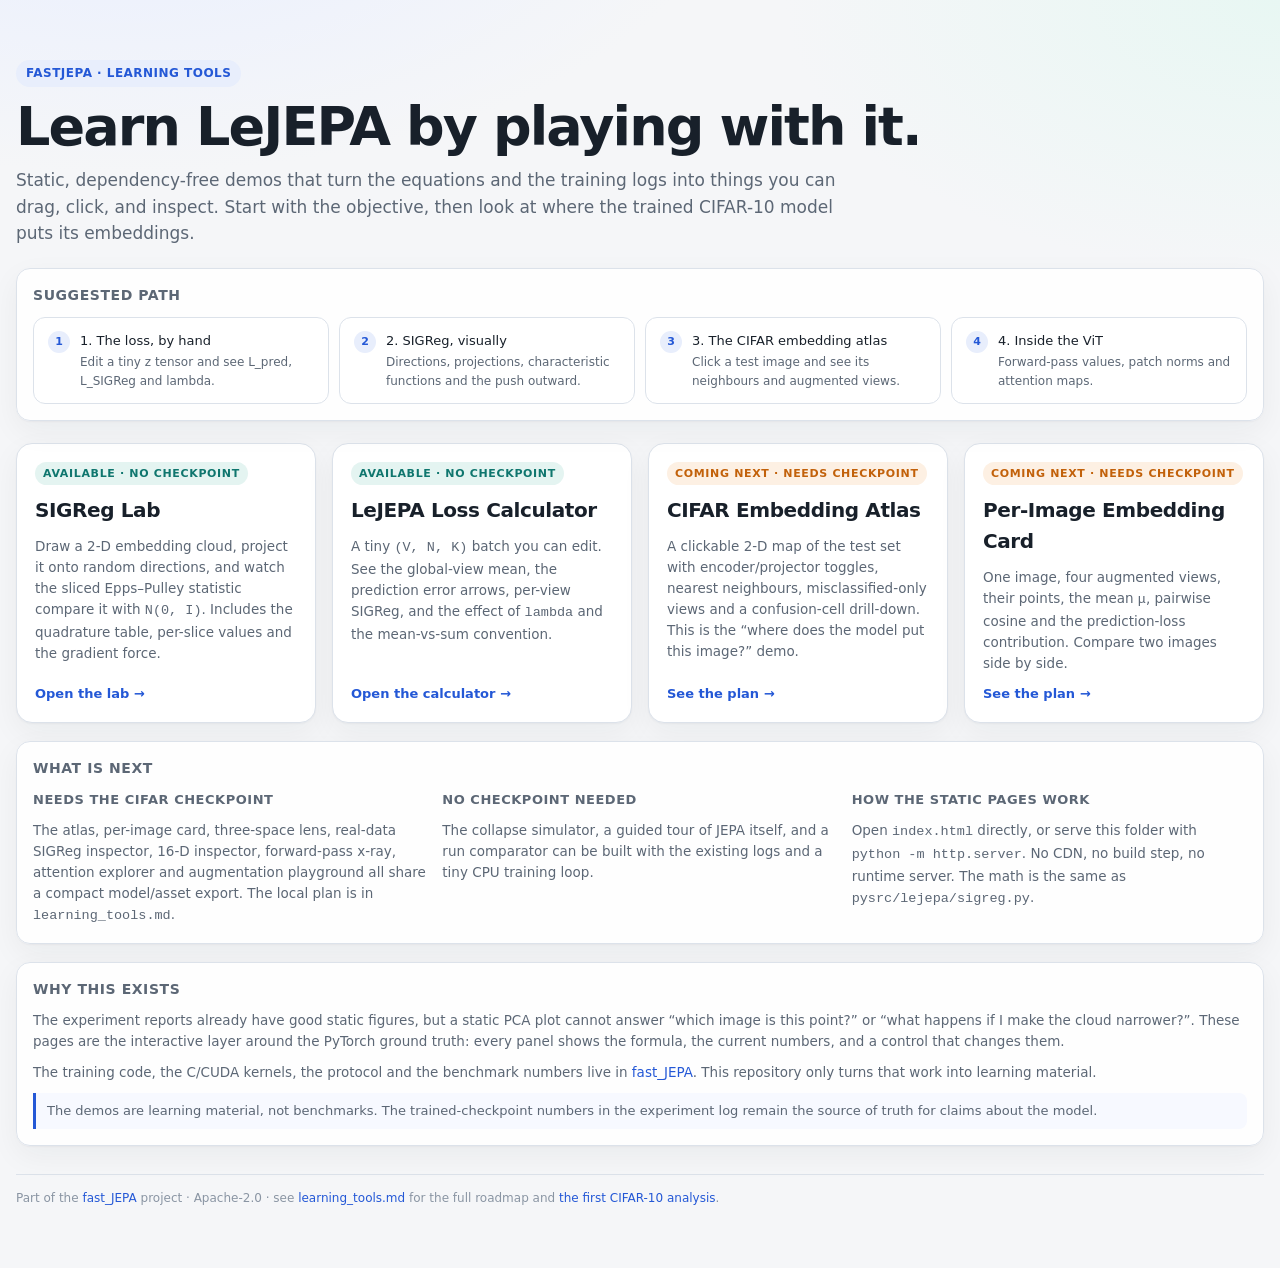
==== index.html @ 8917c386 "feat: interactive SIGReg lab and LeJEPA loss calculator - dependency-free static pages (classic scri" ====
<!doctype html>
<html lang="en">
  <head>
    <meta charset="utf-8" />
    <meta name="viewport" content="width=device-width, initial-scale=1" />
    <title>FastJEPA learning tools</title>
    <meta
      name="description"
      content="Interactive demos for understanding JEPA, LeJEPA, SIGReg and the CIFAR-10 representation."
    />
    <link rel="stylesheet" href="assets/learning.css" />
  </head>
  <body>
    <div class="page">
      <header class="hero">
        <span class="eyebrow">FastJEPA · learning tools</span>
        <h1>Learn LeJEPA by playing with it.</h1>
        <p>
          Static, dependency-free demos that turn the equations and the training logs into
          things you can drag, click, and inspect. Start with the objective, then look at where
          the trained CIFAR-10 model puts its embeddings.
        </p>
      </header>

      <section class="card" style="margin-top: 4px">
        <h2>Suggested path</h2>
        <div class="path">
          <a href="loss_calculator/index.html">
            1. The loss, by hand
            <span>Edit a tiny z tensor and see L_pred, L_SIGReg and lambda.</span>
          </a>
          <a href="sigreg_lab/index.html">
            2. SIGReg, visually
            <span>Directions, projections, characteristic functions and the push outward.</span>
          </a>
          <a href="#coming-soon">
            3. The CIFAR embedding atlas
            <span>Click a test image and see its neighbours and augmented views.</span>
          </a>
          <a href="#coming-soon">
            4. Inside the ViT
            <span>Forward-pass values, patch norms and attention maps.</span>
          </a>
        </div>
      </section>

      <section class="card-grid" aria-label="Available demos">
        <a class="demo-card" href="sigreg_lab/index.html">
          <span class="tag">available · no checkpoint</span>
          <h2>SIGReg Lab</h2>
          <p>
            Draw a 2-D embedding cloud, project it onto random directions, and watch the sliced
            Epps–Pulley statistic compare it with <span class="mono">N(0, I)</span>. Includes the
            quadrature table, per-slice values and the gradient force.
          </p>
          <span class="go">Open the lab →</span>
        </a>

        <a class="demo-card" href="loss_calculator/index.html">
          <span class="tag">available · no checkpoint</span>
          <h2>LeJEPA Loss Calculator</h2>
          <p>
            A tiny <span class="mono">(V, N, K)</span> batch you can edit. See the global-view
            mean, the prediction error arrows, per-view SIGReg, and the effect of
            <span class="mono">lambda</span> and the mean-vs-sum convention.
          </p>
          <span class="go">Open the calculator →</span>
        </a>

        <a class="demo-card" href="#coming-soon">
          <span class="tag soon">coming next · needs checkpoint</span>
          <h2>CIFAR Embedding Atlas</h2>
          <p>
            A clickable 2-D map of the test set with encoder/projector toggles, nearest
            neighbours, misclassified-only views and a confusion-cell drill-down. This is the
            “where does the model put this image?” demo.
          </p>
          <span class="go">See the plan →</span>
        </a>

        <a class="demo-card" href="#coming-soon">
          <span class="tag soon">coming next · needs checkpoint</span>
          <h2>Per-Image Embedding Card</h2>
          <p>
            One image, four augmented views, their points, the mean <span class="mono">μ</span>,
            pairwise cosine and the prediction-loss contribution. Compare two images side by
            side.
          </p>
          <span class="go">See the plan →</span>
        </a>
      </section>

      <section class="card" id="coming-soon" style="margin-top: 18px">
        <h2>What is next</h2>
        <div class="three-col">
          <div>
            <h3>Needs the CIFAR checkpoint</h3>
            <p class="small muted">
              The atlas, per-image card, three-space lens, real-data SIGReg inspector, 16-D
              inspector, forward-pass x-ray, attention explorer and augmentation playground all
              share a compact model/asset export. The local plan is in
              <span class="mono">learning_tools.md</span>.
            </p>
          </div>
          <div>
            <h3>No checkpoint needed</h3>
            <p class="small muted">
              The collapse simulator, a guided tour of JEPA itself, and a run comparator can be
              built with the existing logs and a tiny CPU training loop.
            </p>
          </div>
          <div>
            <h3>How the static pages work</h3>
            <p class="small muted">
              Open <span class="mono">index.html</span> directly, or serve this folder with
              <span class="mono">python -m http.server</span>. No CDN, no build step, no runtime
              server. The math is the same as <span class="mono">pysrc/lejepa/sigreg.py</span>.
            </p>
          </div>
        </div>
      </section>

      <section class="card" style="margin-top: 18px">
        <h2>Why this exists</h2>
        <p>
          The experiment reports already have good static figures, but a static PCA plot cannot
          answer “which image is this point?” or “what happens if I make the cloud narrower?”.
          These pages are the interactive layer around the PyTorch ground truth: every panel
          shows the formula, the current numbers, and a control that changes them.
        </p>
        <p>
          The training code, the C/CUDA kernels, the protocol and the benchmark numbers live in
          <a href="https://github.com/iiEliJas/fast_JEPA">fast_JEPA</a>. This repository only
          turns that work into learning material.
        </p>
        <div class="note">
          The demos are learning material, not benchmarks. The trained-checkpoint numbers in the
          experiment log remain the source of truth for claims about the model.
        </div>
      </section>

      <footer class="footer">
        Part of the <a href="https://github.com/iiEliJas/fast_JEPA">fast_JEPA</a> project ·
        Apache-2.0 · see <a href="learning_tools.md">learning_tools.md</a> for the full roadmap
        and
        <a href="https://github.com/iiEliJas/fast_JEPA/blob/main/docs/experiments/002_cifar10_lejepa_analysis.md"
          >the first CIFAR-10 analysis</a
        >.
      </footer>
    </div>
  </body>
</html>
---- assets/learning.css ----
:root {
  --bg: #f5f6f8;
  --panel: #ffffff;
  --ink: #18202a;
  --muted: #5c6775;
  --faint: #8a95a3;
  --line: #dce2ea;
  --line-strong: #b9c3cf;
  --accent: #2458d6;
  --accent-soft: #e8eefc;
  --teal: #0f766e;
  --teal-soft: #e4f4f1;
  --orange: #c2610a;
  --orange-soft: #fdf0e3;
  --red: #b42318;
  --red-soft: #fdecea;
  --green: #16794a;
  --green-soft: #e5f5ec;
  --shadow: 0 1px 2px rgba(24, 32, 42, 0.04), 0 10px 30px rgba(24, 32, 42, 0.05);
  --radius: 14px;
  --mono: ui-monospace, SFMono-Regular, Menlo, Consolas, "Liberation Mono", monospace;
}

* {
  box-sizing: border-box;
}

html {
  scroll-behavior: smooth;
}

body {
  margin: 0;
  background:
    radial-gradient(1000px 500px at 10% -10%, #e9efff 0%, transparent 60%),
    radial-gradient(900px 500px at 100% 0%, #e8f7f3 0%, transparent 55%),
    var(--bg);
  color: var(--ink);
  font-family: ui-sans-serif, system-ui, -apple-system, BlinkMacSystemFont, "Segoe UI", Roboto,
    "Helvetica Neue", Arial, sans-serif;
  font-size: 15px;
  line-height: 1.55;
}

a {
  color: var(--accent);
  text-decoration: none;
}

a:hover {
  text-decoration: underline;
}

.page {
  width: min(1460px, calc(100% - 32px));
  margin: 0 auto;
  padding: 26px 0 60px;
}

.demo-header {
  display: flex;
  align-items: flex-start;
  justify-content: space-between;
  gap: 20px;
  margin-bottom: 18px;
}

.demo-header h1 {
  margin: 0 0 4px;
  font-size: clamp(24px, 2.6vw, 34px);
  letter-spacing: -0.02em;
  line-height: 1.15;
}

.demo-header p {
  margin: 0;
  color: var(--muted);
  max-width: 900px;
}

.back-link {
  display: inline-flex;
  align-items: center;
  gap: 6px;
  padding: 7px 12px;
  border: 1px solid var(--line);
  border-radius: 999px;
  background: rgba(255, 255, 255, 0.7);
  color: var(--muted);
  font-size: 13px;
  white-space: nowrap;
}

.back-link:hover {
  color: var(--ink);
  border-color: var(--line-strong);
  text-decoration: none;
}

.layout {
  display: grid;
  grid-template-columns: 318px minmax(0, 1fr);
  gap: 18px;
  align-items: start;
}

.sidebar {
  position: sticky;
  top: 16px;
  display: grid;
  gap: 14px;
}

.card {
  background: rgba(255, 255, 255, 0.86);
  border: 1px solid var(--line);
  border-radius: var(--radius);
  box-shadow: var(--shadow);
  padding: 16px;
  backdrop-filter: blur(6px);
}

.card h2,
.card h3 {
  margin: 0 0 10px;
  font-size: 14px;
  letter-spacing: 0.04em;
  text-transform: uppercase;
  color: var(--muted);
}

.card h3 {
  font-size: 13px;
}

.card p {
  margin: 0 0 10px;
  color: var(--muted);
  font-size: 13.5px;
}

.card p:last-child {
  margin-bottom: 0;
}

.control {
  display: grid;
  grid-template-columns: minmax(0, 1fr) auto;
  align-items: center;
  gap: 5px;
  margin-bottom: 12px;
}

.control > label {
  grid-column: 1;
  grid-row: 1;
}

.control > output {
  grid-column: 2;
  grid-row: 1;
  justify-self: end;
}

.control > input,
.control > select {
  grid-column: 1 / -1;
  grid-row: 2;
}

.control:last-child {
  margin-bottom: 0;
}

.control > label,
.control-label {
  display: flex;
  align-items: baseline;
  justify-content: space-between;
  gap: 10px;
  font-size: 12.5px;
  color: var(--muted);
}

.control output,
.value {
  font-family: var(--mono);
  font-size: 12px;
  color: var(--ink);
  background: #eef1f5;
  border-radius: 6px;
  padding: 1px 6px;
}

input[type="range"] {
  width: 100%;
  accent-color: var(--accent);
  height: 22px;
  margin: 0;
}

select,
input[type="number"],
input[type="text"] {
  width: 100%;
  border: 1px solid var(--line);
  border-radius: 8px;
  background: #fff;
  color: var(--ink);
  font: inherit;
  font-size: 13px;
  padding: 7px 9px;
}

select:focus,
input:focus {
  outline: 2px solid var(--accent-soft);
  border-color: var(--accent);
}

input[type="number"] {
  font-family: var(--mono);
}

.check {
  display: flex;
  align-items: center;
  gap: 8px;
  font-size: 13px;
  color: var(--muted);
  margin: 8px 0;
}

.check input {
  accent-color: var(--accent);
}

.btn {
  appearance: none;
  border: 1px solid var(--line-strong);
  background: #fff;
  color: var(--ink);
  border-radius: 9px;
  padding: 8px 11px;
  font: inherit;
  font-size: 13px;
  cursor: pointer;
  transition: background 120ms ease, border-color 120ms ease, transform 120ms ease;
}

.btn:hover {
  background: #f4f7fb;
  border-color: #97a5b5;
}

.btn:active {
  transform: translateY(1px);
}

.btn.primary {
  background: var(--accent);
  border-color: var(--accent);
  color: #fff;
}

.btn.primary:hover {
  background: #1d49b8;
}

.btn-row {
  display: flex;
  flex-wrap: wrap;
  gap: 8px;
}

.btn-row .btn {
  flex: 1 1 auto;
}

.segmented {
  display: flex;
  flex-wrap: wrap;
  gap: 6px;
}

.segmented button {
  border: 1px solid var(--line);
  background: #fff;
  color: var(--muted);
  border-radius: 8px;
  padding: 6px 9px;
  font: inherit;
  font-size: 12px;
  cursor: pointer;
}

.segmented button[aria-pressed="true"] {
  background: var(--accent-soft);
  border-color: #b9c9f2;
  color: var(--accent);
  font-weight: 600;
}

.main {
  display: grid;
  gap: 18px;
  min-width: 0;
}

.stats {
  display: grid;
  grid-template-columns: repeat(auto-fit, minmax(130px, 1fr));
  gap: 10px;
}

.stat {
  background: var(--panel);
  border: 1px solid var(--line);
  border-radius: 12px;
  padding: 11px 12px;
}

.stat .k {
  display: block;
  color: var(--faint);
  font-size: 11px;
  letter-spacing: 0.06em;
  text-transform: uppercase;
  margin-bottom: 2px;
}

.stat .v {
  display: block;
  font-family: var(--mono);
  font-size: 19px;
  font-weight: 600;
  letter-spacing: -0.02em;
}

.stat .s {
  display: block;
  color: var(--muted);
  font-size: 11.5px;
  margin-top: 1px;
}

.stat.accent {
  border-color: #c7d5f8;
  background: linear-gradient(180deg, #fbfcff, #f2f6ff);
}

.stat.good {
  border-color: #c4e5d4;
  background: linear-gradient(180deg, #fbfffc, #eef9f2);
}

.stat.warn {
  border-color: #f0d3b0;
  background: linear-gradient(180deg, #fffdfa, #fdf3e8);
}

.plot-grid {
  display: grid;
  grid-template-columns: repeat(2, minmax(0, 1fr));
  gap: 14px;
}

.plot-grid.three {
  grid-template-columns: repeat(3, minmax(0, 1fr));
}

.plot-card {
  background: var(--panel);
  border: 1px solid var(--line);
  border-radius: var(--radius);
  box-shadow: var(--shadow);
  padding: 12px 12px 8px;
  min-width: 0;
}

.plot-card.wide {
  grid-column: 1 / -1;
}

.plot-card h3 {
  margin: 0 0 2px;
  font-size: 13px;
  letter-spacing: 0.01em;
  text-transform: none;
  color: var(--ink);
}

.plot-card .hint {
  margin: 0 0 8px;
  font-size: 12px;
  color: var(--muted);
}

.canvas-wrap {
  position: relative;
  width: 100%;
}

.canvas-wrap.square {
  aspect-ratio: 1 / 1;
}

.canvas-wrap.tall {
  aspect-ratio: 4 / 3;
}

.canvas-wrap.wide {
  aspect-ratio: 16 / 8;
}

canvas {
  display: block;
  width: 100%;
  height: 100%;
}

.legend {
  display: flex;
  flex-wrap: wrap;
  gap: 10px 16px;
  align-items: center;
  font-size: 12px;
  color: var(--muted);
  margin-top: 4px;
}

.swatch {
  display: inline-block;
  width: 10px;
  height: 10px;
  border-radius: 3px;
  margin-right: 5px;
  vertical-align: -1px;
}

.swatch.line {
  height: 3px;
  border-radius: 2px;
  vertical-align: 2px;
}

.formula {
  font-family: var(--mono);
  font-size: 12.5px;
  line-height: 1.65;
  background: #f2f5fa;
  border: 1px solid var(--line);
  border-radius: 10px;
  padding: 10px 12px;
  overflow-x: auto;
  white-space: pre-wrap;
  color: #263445;
}

.note {
  border-left: 3px solid var(--accent);
  background: #f7f9ff;
  border-radius: 0 8px 8px 0;
  padding: 8px 11px;
  color: var(--muted);
  font-size: 13px;
}

.note.warn {
  border-left-color: var(--orange);
  background: #fffaf4;
}

.note.good {
  border-left-color: var(--green);
  background: #f6fcf8;
}

details {
  border-top: 1px solid var(--line);
  padding-top: 10px;
  margin-top: 10px;
}

details summary {
  cursor: pointer;
  color: var(--muted);
  font-size: 12.5px;
  font-weight: 600;
}

details[open] summary {
  margin-bottom: 8px;
}

table {
  width: 100%;
  border-collapse: collapse;
  font-size: 12px;
}

th,
td {
  text-align: right;
  padding: 5px 7px;
  border-bottom: 1px solid #edf0f4;
  font-variant-numeric: tabular-nums;
}

th:first-child,
td:first-child {
  text-align: left;
}

th {
  color: var(--muted);
  font-weight: 600;
  background: #f8fafc;
  position: sticky;
  top: 0;
}

tbody tr:hover {
  background: #f8fafc;
}

.table-scroll {
  max-height: 380px;
  overflow: auto;
  border: 1px solid var(--line);
  border-radius: 8px;
}

.mono {
  font-family: var(--mono);
}

.muted {
  color: var(--muted);
}

.small {
  font-size: 12px;
}

.big-number {
  font-family: var(--mono);
  font-size: clamp(26px, 3vw, 36px);
  letter-spacing: -0.04em;
  font-weight: 650;
}

.two-col {
  display: grid;
  grid-template-columns: repeat(2, minmax(0, 1fr));
  gap: 14px;
}

.three-col {
  display: grid;
  grid-template-columns: repeat(3, minmax(0, 1fr));
  gap: 14px;
}

@media (max-width: 1080px) {
  .layout {
    grid-template-columns: 1fr;
  }
  .sidebar {
    position: static;
    grid-template-columns: repeat(2, minmax(0, 1fr));
  }
}

@media (max-width: 760px) {
  .page {
    width: min(100% - 20px, 1460px);
    padding-top: 16px;
  }
  .demo-header {
    flex-direction: column;
  }
  .sidebar,
  .plot-grid,
  .plot-grid.three,
  .two-col,
  .three-col {
    grid-template-columns: 1fr;
  }
  .plot-card.wide {
    grid-column: auto;
  }
}

/* Landing page */
.hero {
  padding: 34px 0 18px;
  max-width: 1000px;
}

.hero .eyebrow {
  display: inline-block;
  color: var(--accent);
  background: var(--accent-soft);
  border-radius: 999px;
  padding: 4px 10px;
  font-size: 12px;
  font-weight: 650;
  letter-spacing: 0.04em;
  text-transform: uppercase;
  margin-bottom: 12px;
}

.hero h1 {
  margin: 0 0 12px;
  font-size: clamp(32px, 4.4vw, 54px);
  line-height: 1.05;
  letter-spacing: -0.035em;
}

.hero p {
  color: var(--muted);
  font-size: 17px;
  max-width: 820px;
  margin: 0;
}

.card-grid {
  display: grid;
  grid-template-columns: repeat(auto-fit, minmax(280px, 1fr));
  gap: 16px;
  margin-top: 22px;
}

.demo-card {
  display: flex;
  flex-direction: column;
  gap: 10px;
  background: var(--panel);
  border: 1px solid var(--line);
  border-radius: 16px;
  box-shadow: var(--shadow);
  padding: 18px;
  transition: transform 140ms ease, border-color 140ms ease, box-shadow 140ms ease;
}

.demo-card:hover {
  transform: translateY(-2px);
  border-color: #b9c9f2;
  box-shadow: 0 2px 4px rgba(24, 32, 42, 0.05), 0 16px 38px rgba(24, 32, 42, 0.08);
  text-decoration: none;
}

.demo-card .tag {
  align-self: flex-start;
  font-size: 11px;
  letter-spacing: 0.06em;
  text-transform: uppercase;
  color: var(--teal);
  background: var(--teal-soft);
  border-radius: 999px;
  padding: 3px 8px;
  font-weight: 650;
}

.demo-card .tag.soon {
  color: var(--orange);
  background: var(--orange-soft);
}

.demo-card h2 {
  margin: 0;
  font-size: 20px;
  letter-spacing: -0.02em;
  color: var(--ink);
}

.demo-card p {
  margin: 0;
  color: var(--muted);
  font-size: 13.5px;
}

.demo-card .go {
  margin-top: auto;
  color: var(--accent);
  font-weight: 600;
  font-size: 13px;
}

.path {
  display: grid;
  grid-template-columns: repeat(auto-fit, minmax(200px, 1fr));
  gap: 10px;
  counter-reset: step;
}

.path a {
  position: relative;
  display: block;
  background: #fff;
  border: 1px solid var(--line);
  border-radius: 12px;
  padding: 13px 14px 13px 46px;
  color: var(--ink);
  font-size: 13px;
}

.path a::before {
  counter-increment: step;
  content: counter(step);
  position: absolute;
  left: 14px;
  top: 13px;
  width: 22px;
  height: 22px;
  border-radius: 50%;
  background: var(--accent-soft);
  color: var(--accent);
  font-size: 11px;
  font-weight: 700;
  display: grid;
  place-items: center;
}

.path a:hover {
  border-color: #b9c9f2;
  text-decoration: none;
}

.path a span {
  display: block;
  color: var(--muted);
  font-size: 12px;
  margin-top: 2px;
}

.footer {
  margin-top: 28px;
  padding-top: 14px;
  border-top: 1px solid var(--line);
  color: var(--faint);
  font-size: 12px;
}

.kbd {
  font-family: var(--mono);
  font-size: 11.5px;
  border: 1px solid var(--line-strong);
  border-bottom-width: 2px;
  border-radius: 5px;
  padding: 0 4px;
  background: #fff;
}

.bar-row {
  display: grid;
  grid-template-columns: 92px minmax(0, 1fr) 72px;
  gap: 9px;
  align-items: center;
  font-size: 12.5px;
  margin: 7px 0;
}

.bar-track {
  height: 10px;
  border-radius: 999px;
  background: #eef1f5;
  overflow: hidden;
}

.bar-fill {
  height: 100%;
  border-radius: 999px;
  background: var(--accent);
  transition: width 120ms ease;
}

.bar-fill.teal {
  background: var(--teal);
}

.bar-fill.orange {
  background: var(--orange);
}

.bar-fill.red {
  background: var(--red);
}

.bar-row .num {
  text-align: right;
  font-family: var(--mono);
  font-size: 12px;
}

.matrix {
  display: grid;
  gap: 6px;
  overflow-x: auto;
  padding-bottom: 4px;
}

.matrix-row {
  display: flex;
  gap: 6px;
  align-items: center;
}

.matrix-label {
  width: 66px;
  flex: 0 0 66px;
  font-size: 11.5px;
  color: var(--muted);
  font-family: var(--mono);
}

.cell {
  display: flex;
  gap: 4px;
  align-items: center;
  background: #f8fafc;
  border: 1px solid var(--line);
  border-radius: 8px;
  padding: 4px;
}

.cell input {
  width: 58px;
  border: 0;
  background: transparent;
  padding: 3px 4px;
  font-size: 12px;
}

.cell input:focus {
  outline: 2px solid var(--accent-soft);
  border-radius: 5px;
}

.cell .dim {
  color: var(--faint);
  font-size: 10px;
  font-family: var(--mono);
}

.chip {
  display: inline-flex;
  align-items: center;
  gap: 5px;
  font-size: 11.5px;
  color: var(--muted);
  background: #eef1f5;
  border-radius: 999px;
  padding: 3px 8px;
}

.chip.good {
  color: var(--green);
  background: var(--green-soft);
}

.chip.warn {
  color: var(--orange);
  background: var(--orange-soft);
}

.chip.bad {
  color: var(--red);
  background: var(--red-soft);
}

hr.soft {
  border: 0;
  border-top: 1px solid var(--line);
  margin: 12px 0;
}
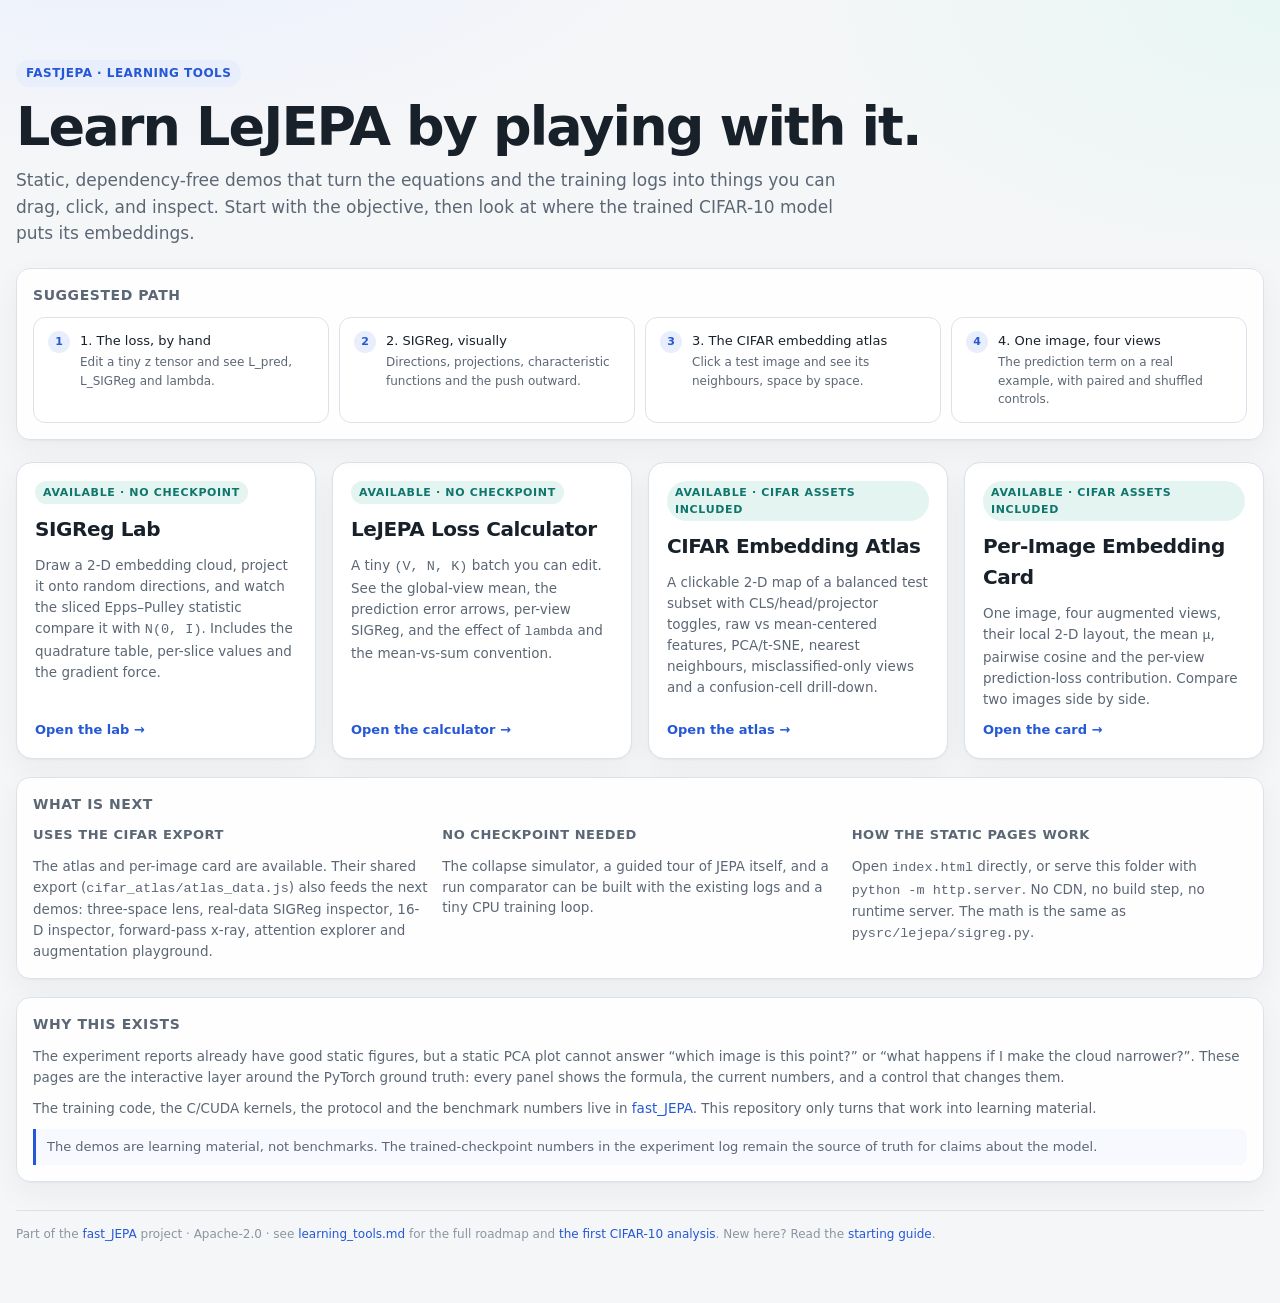
==== commit b41ab718: "feat: add CIFAR embedding atlas, per-image card and starting guide" ====
--- a/index.html
+++ b/index.html
@@ -33,13 +33,13 @@
             2. SIGReg, visually
             <span>Directions, projections, characteristic functions and the push outward.</span>
           </a>
-          <a href="#coming-soon">
+          <a href="cifar_atlas/index.html">
             3. The CIFAR embedding atlas
-            <span>Click a test image and see its neighbours and augmented views.</span>
+            <span>Click a test image and see its neighbours, space by space.</span>
           </a>
-          <a href="#coming-soon">
-            4. Inside the ViT
-            <span>Forward-pass values, patch norms and attention maps.</span>
+          <a href="per_image/index.html">
+            4. One image, four views
+            <span>The prediction term on a real example, with paired and shuffled controls.</span>
           </a>
         </div>
       </section>
@@ -67,26 +67,26 @@
           <span class="go">Open the calculator →</span>
         </a>
 
-        <a class="demo-card" href="#coming-soon">
-          <span class="tag soon">coming next · needs checkpoint</span>
+        <a class="demo-card" href="cifar_atlas/index.html">
+          <span class="tag">available · CIFAR assets included</span>
           <h2>CIFAR Embedding Atlas</h2>
           <p>
-            A clickable 2-D map of the test set with encoder/projector toggles, nearest
-            neighbours, misclassified-only views and a confusion-cell drill-down. This is the
-            “where does the model put this image?” demo.
+            A clickable 2-D map of a balanced test subset with CLS/head/projector toggles,
+            raw vs mean-centered features, PCA/t-SNE, nearest neighbours, misclassified-only
+            views and a confusion-cell drill-down.
           </p>
-          <span class="go">See the plan →</span>
+          <span class="go">Open the atlas →</span>
         </a>
 
-        <a class="demo-card" href="#coming-soon">
-          <span class="tag soon">coming next · needs checkpoint</span>
+        <a class="demo-card" href="per_image/index.html">
+          <span class="tag">available · CIFAR assets included</span>
           <h2>Per-Image Embedding Card</h2>
           <p>
-            One image, four augmented views, their points, the mean <span class="mono">μ</span>,
-            pairwise cosine and the prediction-loss contribution. Compare two images side by
-            side.
+            One image, four augmented views, their local 2-D layout, the mean
+            <span class="mono">μ</span>, pairwise cosine and the per-view prediction-loss
+            contribution. Compare two images side by side.
           </p>
-          <span class="go">See the plan →</span>
+          <span class="go">Open the card →</span>
         </a>
       </section>
 
@@ -94,12 +94,12 @@
         <h2>What is next</h2>
         <div class="three-col">
           <div>
-            <h3>Needs the CIFAR checkpoint</h3>
+            <h3>Uses the CIFAR export</h3>
             <p class="small muted">
-              The atlas, per-image card, three-space lens, real-data SIGReg inspector, 16-D
-              inspector, forward-pass x-ray, attention explorer and augmentation playground all
-              share a compact model/asset export. The local plan is in
-              <span class="mono">learning_tools.md</span>.
+              The atlas and per-image card are available. Their shared export
+              (<span class="mono">cifar_atlas/atlas_data.js</span>) also feeds the next demos:
+              three-space lens, real-data SIGReg inspector, 16-D inspector, forward-pass
+              x-ray, attention explorer and augmentation playground.
             </p>
           </div>
           <div>
@@ -145,7 +145,7 @@
         and
         <a href="https://github.com/iiEliJas/fast_JEPA/blob/main/docs/experiments/002_cifar10_lejepa_analysis.md"
           >the first CIFAR-10 analysis</a
-        >.
+        >. New here? Read the <a href="STARTING_GUIDE.md">starting guide</a>.
       </footer>
     </div>
   </body>
--- a/assets/learning.css
+++ b/assets/learning.css
@@ -875,3 +875,356 @@
   border-top: 1px solid var(--line);
   margin: 12px 0;
 }
+
+/* CIFAR atlas and per-image card */
+.atlas-canvas-wrap {
+  position: relative;
+}
+
+.atlas-tooltip[hidden] {
+  display: none;
+}
+
+.atlas-tooltip {
+  position: absolute;
+  display: flex;
+  align-items: center;
+  gap: 9px;
+  max-width: 220px;
+  padding: 8px 10px;
+  border: 1px solid var(--line-strong);
+  border-radius: 10px;
+  background: rgba(255, 255, 255, 0.97);
+  box-shadow: 0 8px 24px rgba(24, 32, 42, 0.16);
+  pointer-events: none;
+  z-index: 5;
+  font-size: 12px;
+  color: var(--ink);
+}
+
+.atlas-tooltip canvas {
+  width: 58px;
+  height: 58px;
+  border-radius: 7px;
+  background: #eef1f5;
+  image-rendering: pixelated;
+  flex: 0 0 58px;
+}
+
+.legend-marker {
+  display: inline-flex;
+  align-items: center;
+  gap: 6px;
+  white-space: nowrap;
+}
+
+.legend-marker canvas {
+  width: 14px !important;
+  height: 14px !important;
+  flex: 0 0 14px;
+}
+
+.ring-swatch {
+  display: inline-block;
+  width: 12px;
+  height: 12px;
+  border: 2px solid var(--ink);
+  border-radius: 50%;
+  vertical-align: -2px;
+  margin-right: 4px;
+}
+
+.dash-swatch {
+  display: inline-block;
+  width: 14px;
+  height: 14px;
+  border: 1px dashed var(--ink);
+  border-radius: 50%;
+  vertical-align: -3px;
+  margin-right: 4px;
+}
+
+.selected-inline {
+  display: flex;
+  align-items: center;
+  gap: 11px;
+  margin-bottom: 6px;
+}
+
+.selected-inline strong {
+  font-size: 15px;
+}
+
+.thumb {
+  border-radius: 7px;
+  background: #eef1f5;
+  image-rendering: pixelated;
+  display: block;
+}
+
+.thumb.large {
+  width: 72px;
+  height: 72px;
+  flex: 0 0 72px;
+}
+
+.thumb-grid {
+  display: grid;
+  grid-template-columns: repeat(auto-fill, minmax(58px, 1fr));
+  gap: 8px;
+  margin-top: 8px;
+}
+
+.thumb-button {
+  appearance: none;
+  display: flex;
+  flex-direction: column;
+  align-items: center;
+  gap: 3px;
+  padding: 5px 4px;
+  border: 1px solid var(--line);
+  border-radius: 9px;
+  background: #fff;
+  color: var(--muted);
+  font: inherit;
+  font-size: 10.5px;
+  line-height: 1.2;
+  cursor: pointer;
+  min-width: 0;
+}
+
+.thumb-button:hover {
+  border-color: #b9c9f2;
+  background: #f8faff;
+}
+
+.thumb-button.mismatch {
+  border-color: #f0d3b0;
+  background: #fffaf4;
+}
+
+.thumb-button span {
+  max-width: 100%;
+  overflow: hidden;
+  text-overflow: ellipsis;
+  white-space: nowrap;
+}
+
+.confusion-matrix {
+  display: grid;
+  grid-template-columns: 72px repeat(10, minmax(23px, 1fr));
+  gap: 3px;
+  overflow-x: auto;
+  padding-bottom: 5px;
+  font-size: 11px;
+}
+
+.confusion-corner,
+.confusion-head,
+.confusion-row-head {
+  display: flex;
+  align-items: center;
+  justify-content: center;
+  color: var(--muted);
+  font-size: 10.5px;
+  min-height: 25px;
+}
+
+.confusion-corner {
+  justify-content: flex-start;
+  font-size: 10px;
+  line-height: 1.15;
+}
+
+.confusion-row-head {
+  justify-content: flex-end;
+  padding-right: 4px;
+  font-family: var(--mono);
+}
+
+.confusion-head {
+  font-family: var(--mono);
+  writing-mode: horizontal-tb;
+}
+
+.confusion-cell {
+  appearance: none;
+  border: 1px solid rgba(255, 255, 255, 0.55);
+  border-radius: 5px;
+  min-height: 25px;
+  padding: 1px;
+  font: inherit;
+  font-size: 10.5px;
+  font-variant-numeric: tabular-nums;
+  cursor: pointer;
+}
+
+.confusion-cell:hover {
+  outline: 2px solid var(--accent);
+  outline-offset: 0;
+}
+
+.confusion-cell.active {
+  outline: 2px solid var(--ink);
+  outline-offset: 0;
+}
+
+.cell-detail {
+  margin-top: 10px;
+  border-top: 1px solid var(--line);
+  padding-top: 9px;
+}
+
+a.btn.disabled,
+.btn.disabled {
+  opacity: 0.45;
+  pointer-events: none;
+}
+
+/* Per-image embedding card */
+.image-card {
+  padding: 14px;
+}
+
+.image-card h2 {
+  margin: 0 0 2px;
+  font-size: 17px;
+  letter-spacing: -0.01em;
+  text-transform: none;
+  color: var(--ink);
+}
+
+.image-card-head {
+  display: flex;
+  align-items: flex-start;
+  gap: 11px;
+  margin-bottom: 10px;
+}
+
+.image-card-head p {
+  margin: 0 0 5px;
+}
+
+.view-strip {
+  display: grid;
+  grid-template-columns: repeat(4, minmax(0, 1fr));
+  gap: 6px;
+}
+
+.view-tile {
+  margin: 0;
+  display: flex;
+  flex-direction: column;
+  align-items: center;
+  gap: 3px;
+  padding: 5px 3px;
+  border: 1px solid var(--line);
+  border-radius: 9px;
+  background: #fbfcfe;
+}
+
+.view-tile canvas {
+  width: 100%;
+  max-width: 64px;
+  height: auto;
+  aspect-ratio: 1 / 1;
+  border-radius: 6px;
+  image-rendering: pixelated;
+}
+
+.view-tile figcaption {
+  display: flex;
+  gap: 5px;
+  align-items: baseline;
+  font-size: 10.5px;
+  color: var(--muted);
+}
+
+.view-tile figcaption strong {
+  color: var(--ink);
+}
+
+.card-inner-grid {
+  margin-top: 10px;
+  gap: 10px;
+}
+
+.inner-title {
+  margin: 0 0 2px;
+  font-size: 11px;
+  letter-spacing: 0.04em;
+  text-transform: uppercase;
+  color: var(--muted);
+}
+
+.cos-matrix {
+  display: grid;
+  grid-template-columns: 24px repeat(4, minmax(30px, 1fr));
+  gap: 3px;
+  margin-top: 5px;
+}
+
+.cos-label {
+  display: flex;
+  align-items: center;
+  justify-content: center;
+  font-family: var(--mono);
+  font-size: 10.5px;
+  color: var(--muted);
+  min-height: 25px;
+}
+
+.cos-cell {
+  display: flex;
+  align-items: center;
+  justify-content: center;
+  min-height: 25px;
+  border-radius: 5px;
+  font-family: var(--mono);
+  font-size: 10.5px;
+  font-variant-numeric: tabular-nums;
+}
+
+.cos-cell.diagonal {
+  outline: 1px solid rgba(24, 32, 42, 0.24);
+  font-weight: 700;
+}
+
+.card-stats {
+  gap: 8px;
+  margin-top: 10px;
+}
+
+.card-stats .stat {
+  padding: 8px 9px;
+}
+
+.card-stats .stat .v {
+  font-size: 16px;
+}
+
+.pick-grid {
+  max-height: 360px;
+  overflow: auto;
+  padding-right: 3px;
+  margin-top: 8px;
+}
+
+.thumb-button.active-a {
+  border-color: var(--accent);
+  box-shadow: 0 0 0 2px var(--accent-soft);
+}
+
+.thumb-button.active-b {
+  border-color: var(--orange);
+  box-shadow: 0 0 0 2px var(--orange-soft);
+}
+
+@media (max-width: 760px) {
+  .confusion-matrix {
+    grid-template-columns: 60px repeat(10, minmax(25px, 1fr));
+  }
+  .view-strip {
+    grid-template-columns: repeat(2, minmax(0, 1fr));
+  }
+}
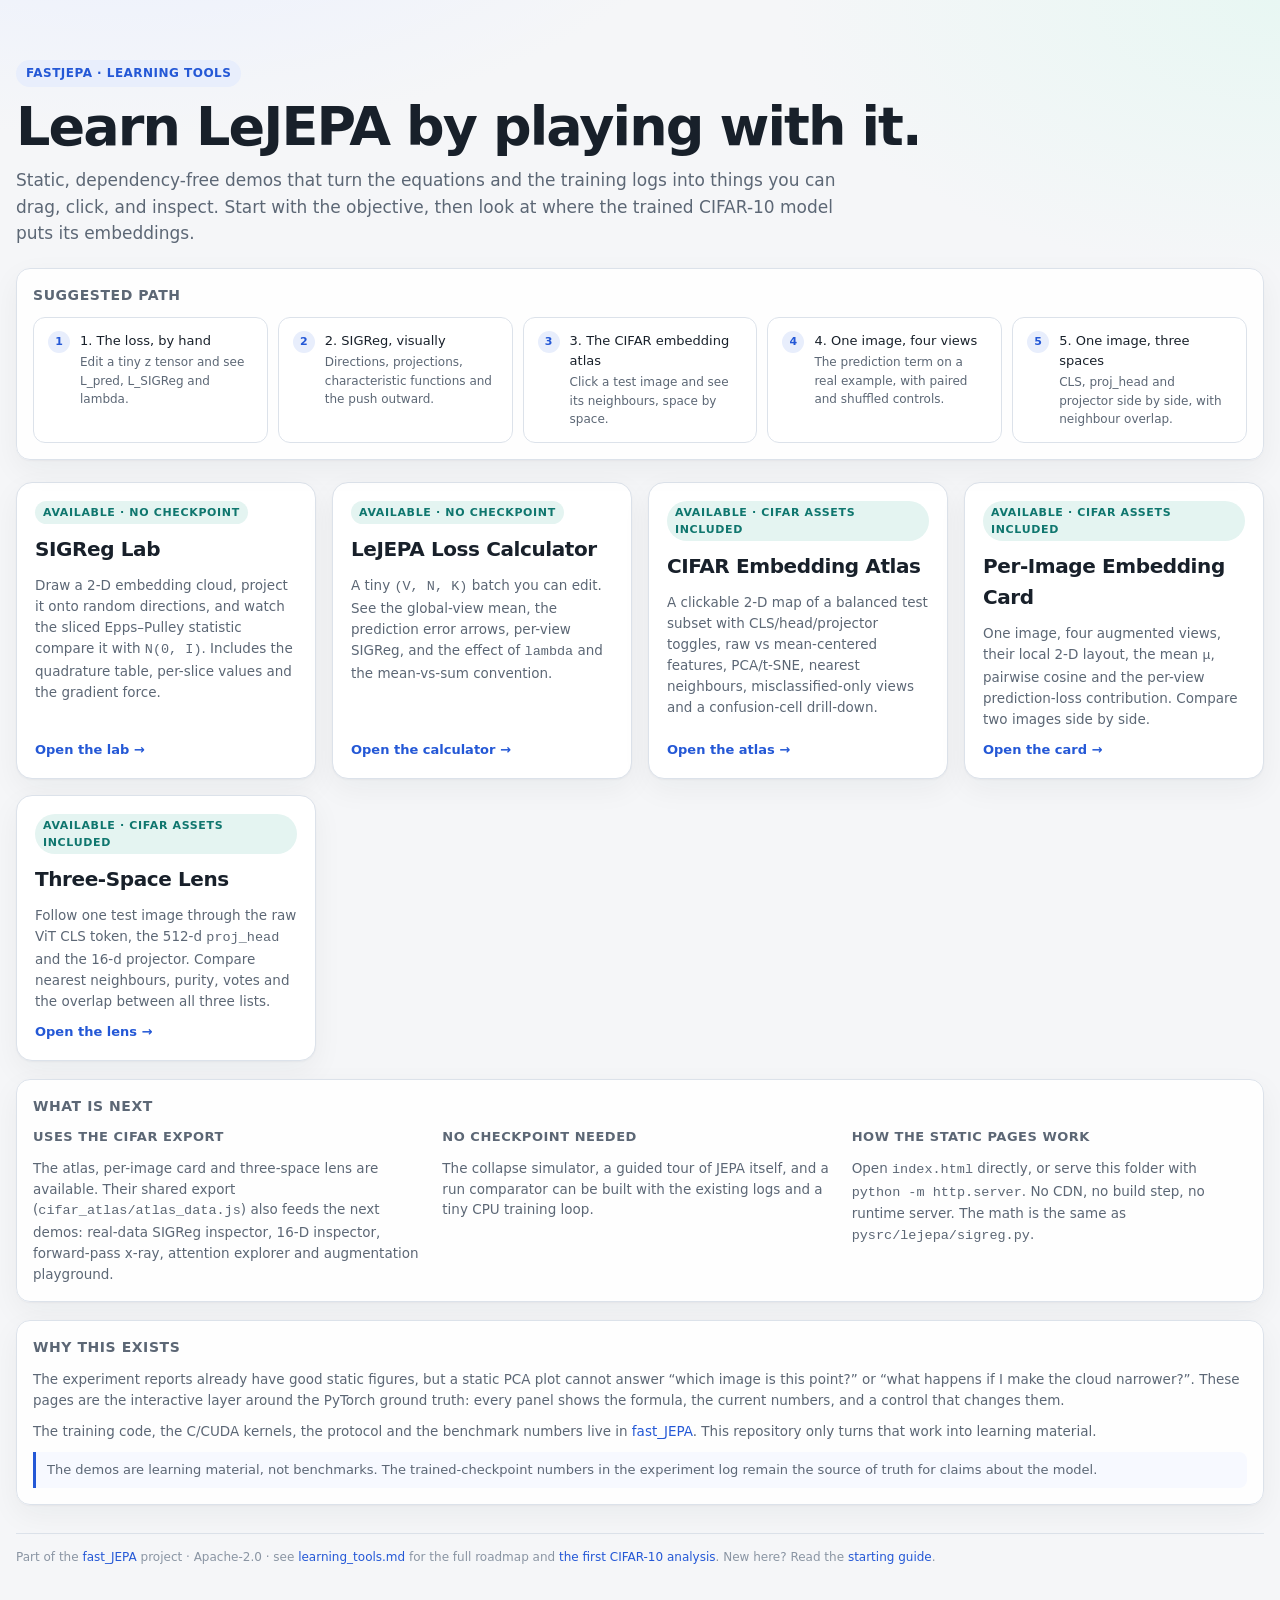
==== commit ae85dfec: "feat: add Three-Space Lens demo" ====
--- a/index.html
+++ b/index.html
@@ -40,6 +40,10 @@
           <a href="per_image/index.html">
             4. One image, four views
             <span>The prediction term on a real example, with paired and shuffled controls.</span>
+          </a>
+          <a href="space_lens/index.html">
+            5. One image, three spaces
+            <span>CLS, proj_head and projector side by side, with neighbour overlap.</span>
           </a>
         </div>
       </section>
@@ -88,6 +92,17 @@
           </p>
           <span class="go">Open the card →</span>
         </a>
+
+        <a class="demo-card" href="space_lens/index.html">
+          <span class="tag">available · CIFAR assets included</span>
+          <h2>Three-Space Lens</h2>
+          <p>
+            Follow one test image through the raw ViT CLS token, the 512-d
+            <span class="mono">proj_head</span> and the 16-d projector. Compare nearest
+            neighbours, purity, votes and the overlap between all three lists.
+          </p>
+          <span class="go">Open the lens →</span>
+        </a>
       </section>
 
       <section class="card" id="coming-soon" style="margin-top: 18px">
@@ -96,10 +111,10 @@
           <div>
             <h3>Uses the CIFAR export</h3>
             <p class="small muted">
-              The atlas and per-image card are available. Their shared export
-              (<span class="mono">cifar_atlas/atlas_data.js</span>) also feeds the next demos:
-              three-space lens, real-data SIGReg inspector, 16-D inspector, forward-pass
-              x-ray, attention explorer and augmentation playground.
+              The atlas, per-image card and three-space lens are available. Their shared
+              export (<span class="mono">cifar_atlas/atlas_data.js</span>) also feeds the
+              next demos: real-data SIGReg inspector, 16-D inspector, forward-pass x-ray,
+              attention explorer and augmentation playground.
             </p>
           </div>
           <div>
--- a/assets/learning.css
+++ b/assets/learning.css
@@ -1228,3 +1228,267 @@
     grid-template-columns: repeat(2, minmax(0, 1fr));
   }
 }
+
+/* Three-Space Lens */
+.thumb.xlarge {
+  width: 84px;
+  height: 84px;
+  flex: 0 0 84px;
+}
+
+.selected-banner {
+  padding: 14px;
+}
+
+.selected-banner .selected-inline {
+  margin-bottom: 0;
+}
+
+.selected-copy {
+  flex: 1;
+  min-width: 0;
+}
+
+.selected-copy h2 {
+  margin: 0 0 2px;
+  font-size: 19px;
+  letter-spacing: -0.01em;
+  text-transform: none;
+  color: var(--ink);
+}
+
+.selected-copy p {
+  margin: 0 0 6px;
+}
+
+.banner-row {
+  display: flex;
+  align-items: center;
+  gap: 9px;
+  flex-wrap: wrap;
+}
+
+.banner-links {
+  display: flex;
+  gap: 7px;
+  flex-wrap: wrap;
+  margin-left: auto;
+  align-self: center;
+}
+
+.lens-grid {
+  display: grid;
+  grid-template-columns: repeat(auto-fit, minmax(255px, 1fr));
+  gap: 14px;
+}
+
+.space-card {
+  --space-color: var(--accent);
+  padding: 14px;
+  border-top: 3px solid var(--space-color);
+  display: flex;
+  flex-direction: column;
+}
+
+.space-head {
+  display: flex;
+  align-items: flex-start;
+  gap: 8px;
+  margin-bottom: 10px;
+}
+
+.space-head-copy {
+  min-width: 0;
+}
+
+.space-head-copy h3 {
+  margin: 0;
+  font-size: 15px;
+  letter-spacing: -0.01em;
+  text-transform: none;
+  color: var(--ink);
+}
+
+.space-head-copy p {
+  margin: 0;
+}
+
+.space-dot {
+  display: inline-block;
+  width: 9px;
+  height: 9px;
+  border-radius: 50%;
+  background: var(--space-color, var(--accent));
+  flex: 0 0 9px;
+  margin-top: 5px;
+}
+
+.space-badge {
+  margin-left: auto;
+  flex: 0 0 auto;
+  padding: 2px 7px;
+  border-radius: 999px;
+  background: var(--space-color);
+  color: #fff;
+  font-family: var(--mono);
+  font-size: 10.5px;
+  line-height: 1.4;
+}
+
+.space-metrics {
+  display: grid;
+  grid-template-columns: repeat(3, minmax(0, 1fr));
+  gap: 5px;
+  margin-bottom: 9px;
+}
+
+.space-metric {
+  border: 1px solid var(--line);
+  border-radius: 8px;
+  padding: 6px 7px;
+  background: #f8fafc;
+  min-width: 0;
+}
+
+.space-metric.good {
+  border-color: #c4e5d4;
+  background: var(--green-soft);
+}
+
+.space-metric.warn {
+  border-color: #f0d3b0;
+  background: var(--orange-soft);
+}
+
+.space-metric .k {
+  display: block;
+  color: var(--faint);
+  font-size: 9px;
+  letter-spacing: 0.04em;
+  text-transform: uppercase;
+  white-space: nowrap;
+  overflow: hidden;
+  text-overflow: ellipsis;
+}
+
+.space-metric .v {
+  display: block;
+  font-family: var(--mono);
+  font-size: 15px;
+  font-weight: 600;
+  letter-spacing: -0.02em;
+  white-space: nowrap;
+  overflow: hidden;
+  text-overflow: ellipsis;
+}
+
+.space-metric .v.small-v {
+  font-size: 12.5px;
+}
+
+.space-metric .s {
+  display: block;
+  color: var(--muted);
+  font-size: 10px;
+  margin-top: -1px;
+}
+
+.lens-neighbors {
+  grid-template-columns: repeat(4, minmax(0, 1fr));
+  gap: 5px;
+  margin-top: 0;
+}
+
+.space-note {
+  margin: 9px 0 3px;
+  flex: 1;
+}
+
+.tiny {
+  font-size: 10.5px;
+}
+
+.lens-matrix {
+  display: grid;
+  grid-template-columns: 52px repeat(3, minmax(44px, 1fr));
+  gap: 3px;
+  overflow-x: auto;
+  padding-bottom: 4px;
+  font-size: 11px;
+}
+
+.lens-matrix-corner,
+.lens-matrix-head,
+.lens-matrix-row-head {
+  display: flex;
+  align-items: center;
+  justify-content: center;
+  min-height: 30px;
+  color: var(--muted);
+  font-size: 10.5px;
+}
+
+.lens-matrix-corner {
+  justify-content: flex-start;
+  font-size: 9.5px;
+  text-transform: uppercase;
+  letter-spacing: 0.04em;
+}
+
+.lens-matrix-head,
+.lens-matrix-row-head {
+  font-family: var(--mono);
+  color: var(--ink);
+}
+
+.lens-matrix-cell {
+  display: flex;
+  align-items: center;
+  justify-content: center;
+  min-height: 30px;
+  border-radius: 5px;
+  font-family: var(--mono);
+  font-size: 10.5px;
+  font-variant-numeric: tabular-nums;
+  background: #f1f4f8;
+  color: var(--ink);
+}
+
+.consensus-badge {
+  display: inline-block;
+  padding: 0 5px;
+  border-radius: 999px;
+  background: var(--accent-soft);
+  color: var(--accent);
+  font-family: var(--mono);
+  font-size: 9.5px;
+  line-height: 1.5;
+}
+
+.thumb-button .consensus-badge {
+  max-width: none;
+}
+
+.space-inline {
+  display: inline-flex;
+  align-items: center;
+  gap: 6px;
+}
+
+.space-inline .space-dot {
+  margin-top: 0;
+}
+
+@media (max-width: 760px) {
+  .selected-banner .selected-inline {
+    flex-wrap: wrap;
+  }
+  .banner-links {
+    margin-left: 0;
+    width: 100%;
+  }
+  .space-metrics {
+    grid-template-columns: repeat(3, minmax(0, 1fr));
+  }
+}
+
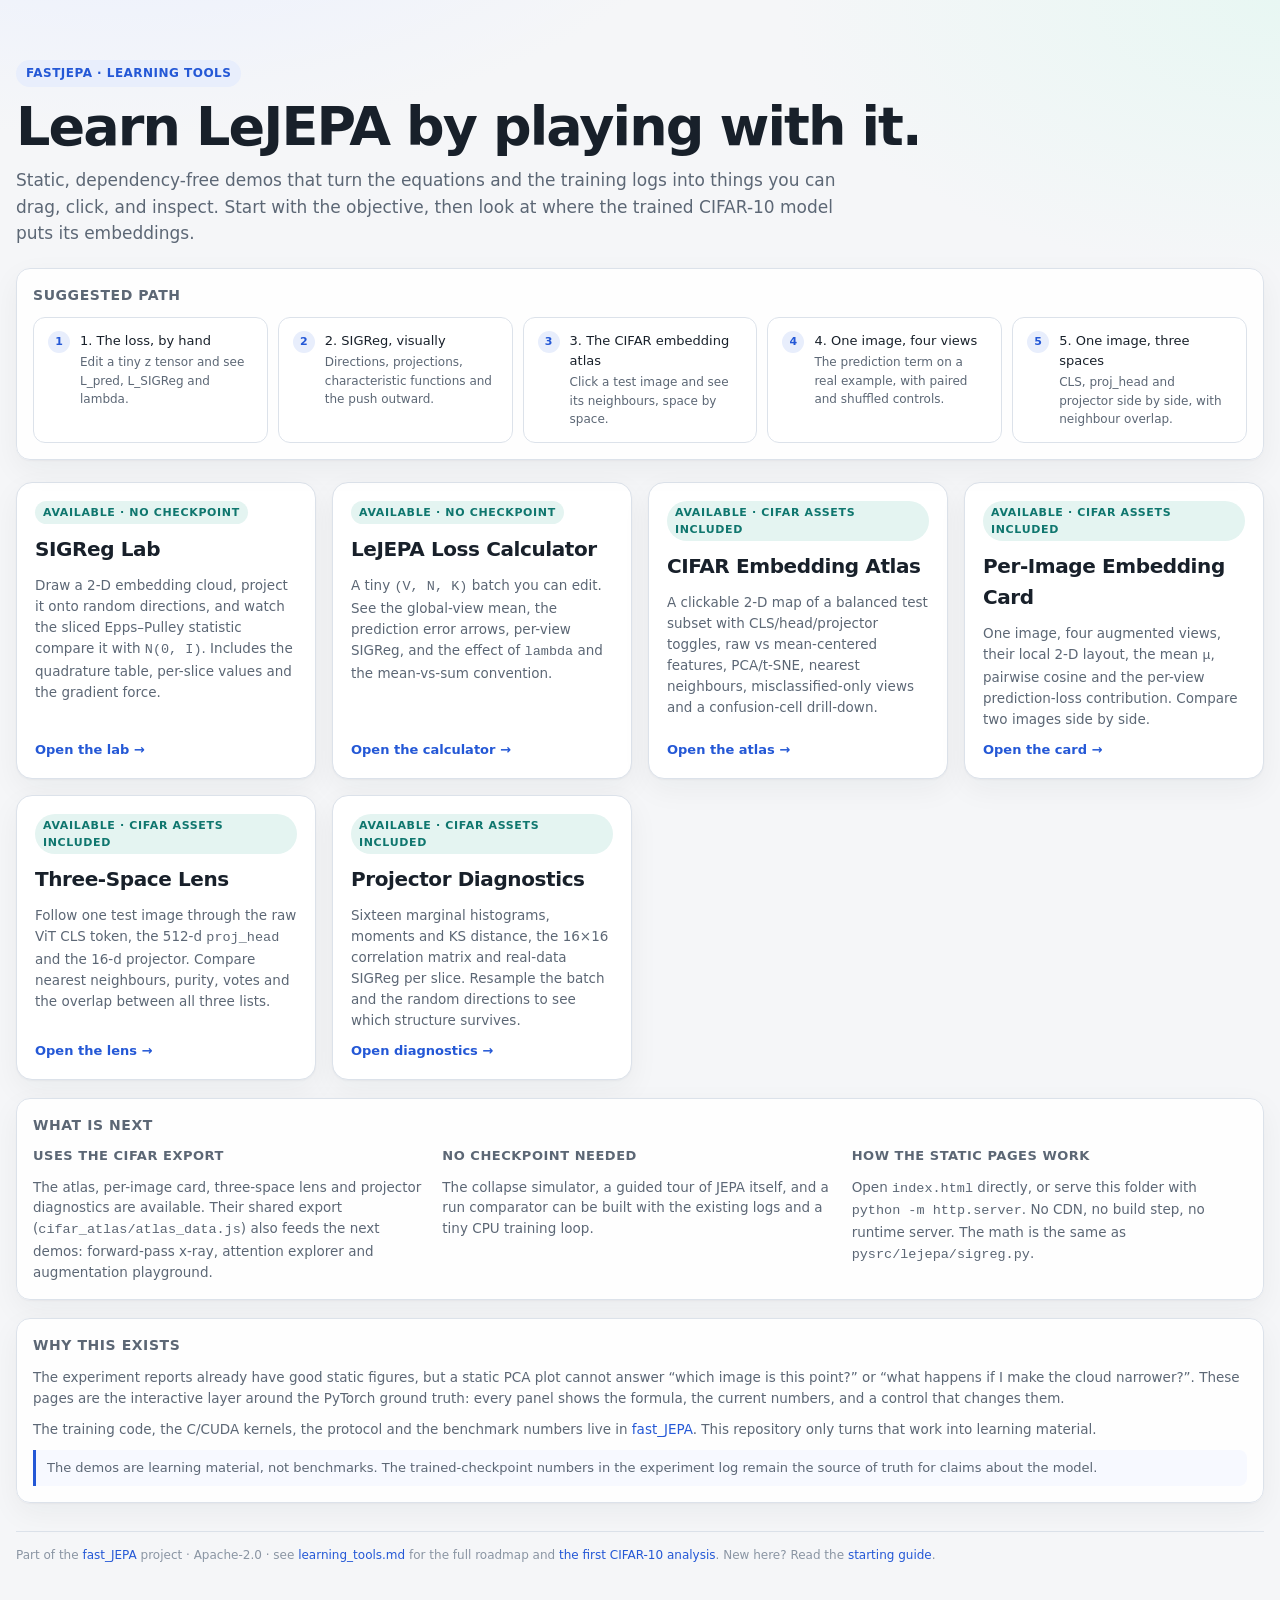
==== commit 12fbd31f: "feat: add Projector Diagnostics demo" ====
--- a/index.html
+++ b/index.html
@@ -103,6 +103,17 @@
           </p>
           <span class="go">Open the lens →</span>
         </a>
+
+        <a class="demo-card" href="projector_diagnostics/index.html">
+          <span class="tag">available · CIFAR assets included</span>
+          <h2>Projector Diagnostics</h2>
+          <p>
+            Sixteen marginal histograms, moments and KS distance, the 16×16 correlation
+            matrix and real-data SIGReg per slice. Resample the batch and the random
+            directions to see which structure survives.
+          </p>
+          <span class="go">Open diagnostics →</span>
+        </a>
       </section>
 
       <section class="card" id="coming-soon" style="margin-top: 18px">
@@ -111,10 +122,10 @@
           <div>
             <h3>Uses the CIFAR export</h3>
             <p class="small muted">
-              The atlas, per-image card and three-space lens are available. Their shared
-              export (<span class="mono">cifar_atlas/atlas_data.js</span>) also feeds the
-              next demos: real-data SIGReg inspector, 16-D inspector, forward-pass x-ray,
-              attention explorer and augmentation playground.
+              The atlas, per-image card, three-space lens and projector diagnostics are
+              available. Their shared export
+              (<span class="mono">cifar_atlas/atlas_data.js</span>) also feeds the next
+              demos: forward-pass x-ray, attention explorer and augmentation playground.
             </p>
           </div>
           <div>
--- a/assets/learning.css
+++ b/assets/learning.css
@@ -151,6 +151,10 @@
   margin-bottom: 12px;
 }
 
+.control[hidden] {
+  display: none;
+}
+
 .control > label {
   grid-column: 1;
   grid-row: 1;
@@ -1492,3 +1496,147 @@
   }
 }
 
+/* Projector diagnostics */
+.lens-chart {
+  height: 270px;
+}
+
+.hist-grid {
+  display: grid;
+  grid-template-columns: repeat(4, minmax(0, 1fr));
+  gap: 9px;
+  margin-top: 10px;
+}
+
+.hist-cell {
+  margin: 0;
+  min-width: 0;
+  padding: 6px 7px 4px;
+  border: 1px solid var(--line);
+  border-radius: 9px;
+  background: #fbfcfe;
+}
+
+.hist-cell.selected {
+  border-color: var(--accent);
+  box-shadow: 0 0 0 2px var(--accent-soft);
+}
+
+.hist-cell figcaption {
+  display: flex;
+  align-items: baseline;
+  justify-content: space-between;
+  gap: 6px;
+  font-family: var(--mono);
+  font-size: 10px;
+  color: var(--muted);
+  margin-bottom: 2px;
+}
+
+.hist-cell canvas {
+  width: 100%;
+  height: 104px;
+}
+
+.hist-sigma {
+  color: var(--faint);
+}
+
+.corr-matrix {
+  display: grid;
+  grid-template-columns: 30px repeat(16, minmax(15px, 1fr));
+  gap: 2px;
+  margin-top: 8px;
+  overflow-x: auto;
+  padding-bottom: 4px;
+}
+
+.corr-corner,
+.corr-head,
+.corr-row-head {
+  display: flex;
+  align-items: center;
+  justify-content: center;
+  min-height: 20px;
+  font-family: var(--mono);
+  font-size: 8.5px;
+  color: var(--faint);
+}
+
+.corr-corner {
+  justify-content: flex-start;
+}
+
+.corr-row-head {
+  justify-content: flex-end;
+  padding-right: 3px;
+}
+
+.corr-cell {
+  min-height: 20px;
+  border-radius: 3px;
+  cursor: pointer;
+}
+
+.corr-cell:hover {
+  outline: 1.5px solid var(--ink);
+}
+
+.corr-cell.selected {
+  outline: 2px solid var(--ink);
+  outline-offset: 0;
+}
+
+.corr-scale {
+  display: flex;
+  align-items: center;
+  gap: 7px;
+  margin-top: 9px;
+  font-family: var(--mono);
+  font-size: 10px;
+  color: var(--faint);
+}
+
+.corr-gradient {
+  flex: 1;
+  height: 7px;
+  border: 1px solid var(--line);
+  border-radius: 4px;
+  background: linear-gradient(
+    90deg,
+    rgba(180, 35, 24, 0.78),
+    rgba(255, 255, 255, 1) 50%,
+    rgba(36, 88, 214, 0.78)
+  );
+}
+
+.dim-table tr.selected {
+  background: var(--accent-soft);
+}
+
+.dim-table td {
+  font-size: 11px;
+  padding: 4px 6px;
+}
+
+.dim-table th {
+  font-size: 10.5px;
+  padding: 5px 6px;
+}
+
+@media (max-width: 1080px) {
+  .hist-grid {
+    grid-template-columns: repeat(3, minmax(0, 1fr));
+  }
+}
+
+@media (max-width: 760px) {
+  .hist-grid {
+    grid-template-columns: repeat(2, minmax(0, 1fr));
+  }
+  .lens-chart {
+    height: 230px;
+  }
+}
+
+
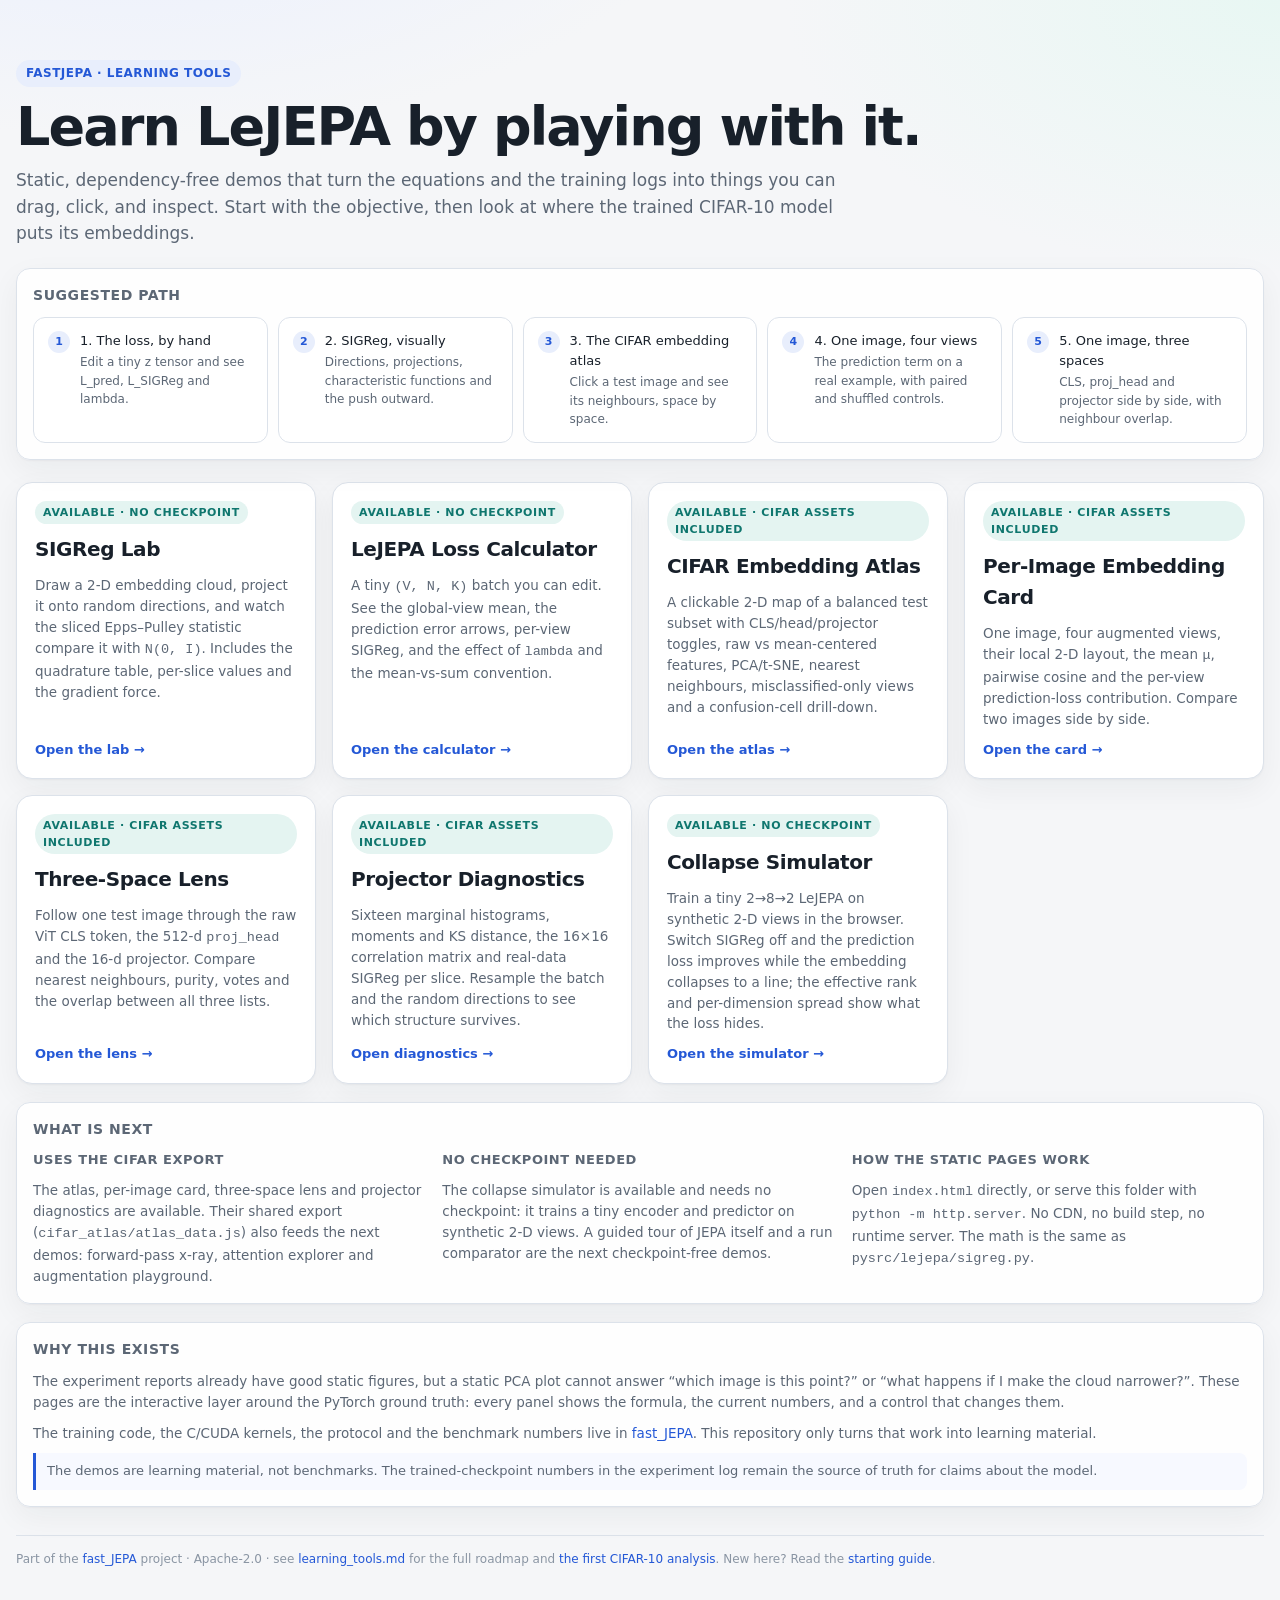
==== commit ac8012f7: "feat: add Collapse Simulator demo" ====
--- a/index.html
+++ b/index.html
@@ -114,6 +114,18 @@
           </p>
           <span class="go">Open diagnostics →</span>
         </a>
+
+        <a class="demo-card" href="collapse_sim/index.html">
+          <span class="tag">available · no checkpoint</span>
+          <h2>Collapse Simulator</h2>
+          <p>
+            Train a tiny 2→8→2 LeJEPA on synthetic 2-D views in the browser. Switch
+            SIGReg off and the prediction loss improves while the embedding collapses
+            to a line; the effective rank and per-dimension spread show what the loss
+            hides.
+          </p>
+          <span class="go">Open the simulator →</span>
+        </a>
       </section>
 
       <section class="card" id="coming-soon" style="margin-top: 18px">
@@ -131,8 +143,9 @@
           <div>
             <h3>No checkpoint needed</h3>
             <p class="small muted">
-              The collapse simulator, a guided tour of JEPA itself, and a run comparator can be
-              built with the existing logs and a tiny CPU training loop.
+              The collapse simulator is available and needs no checkpoint: it trains
+              a tiny encoder and predictor on synthetic 2-D views. A guided tour of
+              JEPA itself and a run comparator are the next checkpoint-free demos.
             </p>
           </div>
           <div>
--- a/assets/learning.css
+++ b/assets/learning.css
@@ -417,6 +417,16 @@
   aspect-ratio: 16 / 8;
 }
 
+.cloud-wrap {
+  aspect-ratio: 1 / 1;
+  max-height: 360px;
+  margin: 0 auto;
+}
+
+.plot-canvas {
+  aspect-ratio: 16 / 10;
+}
+
 canvas {
   display: block;
   width: 100%;
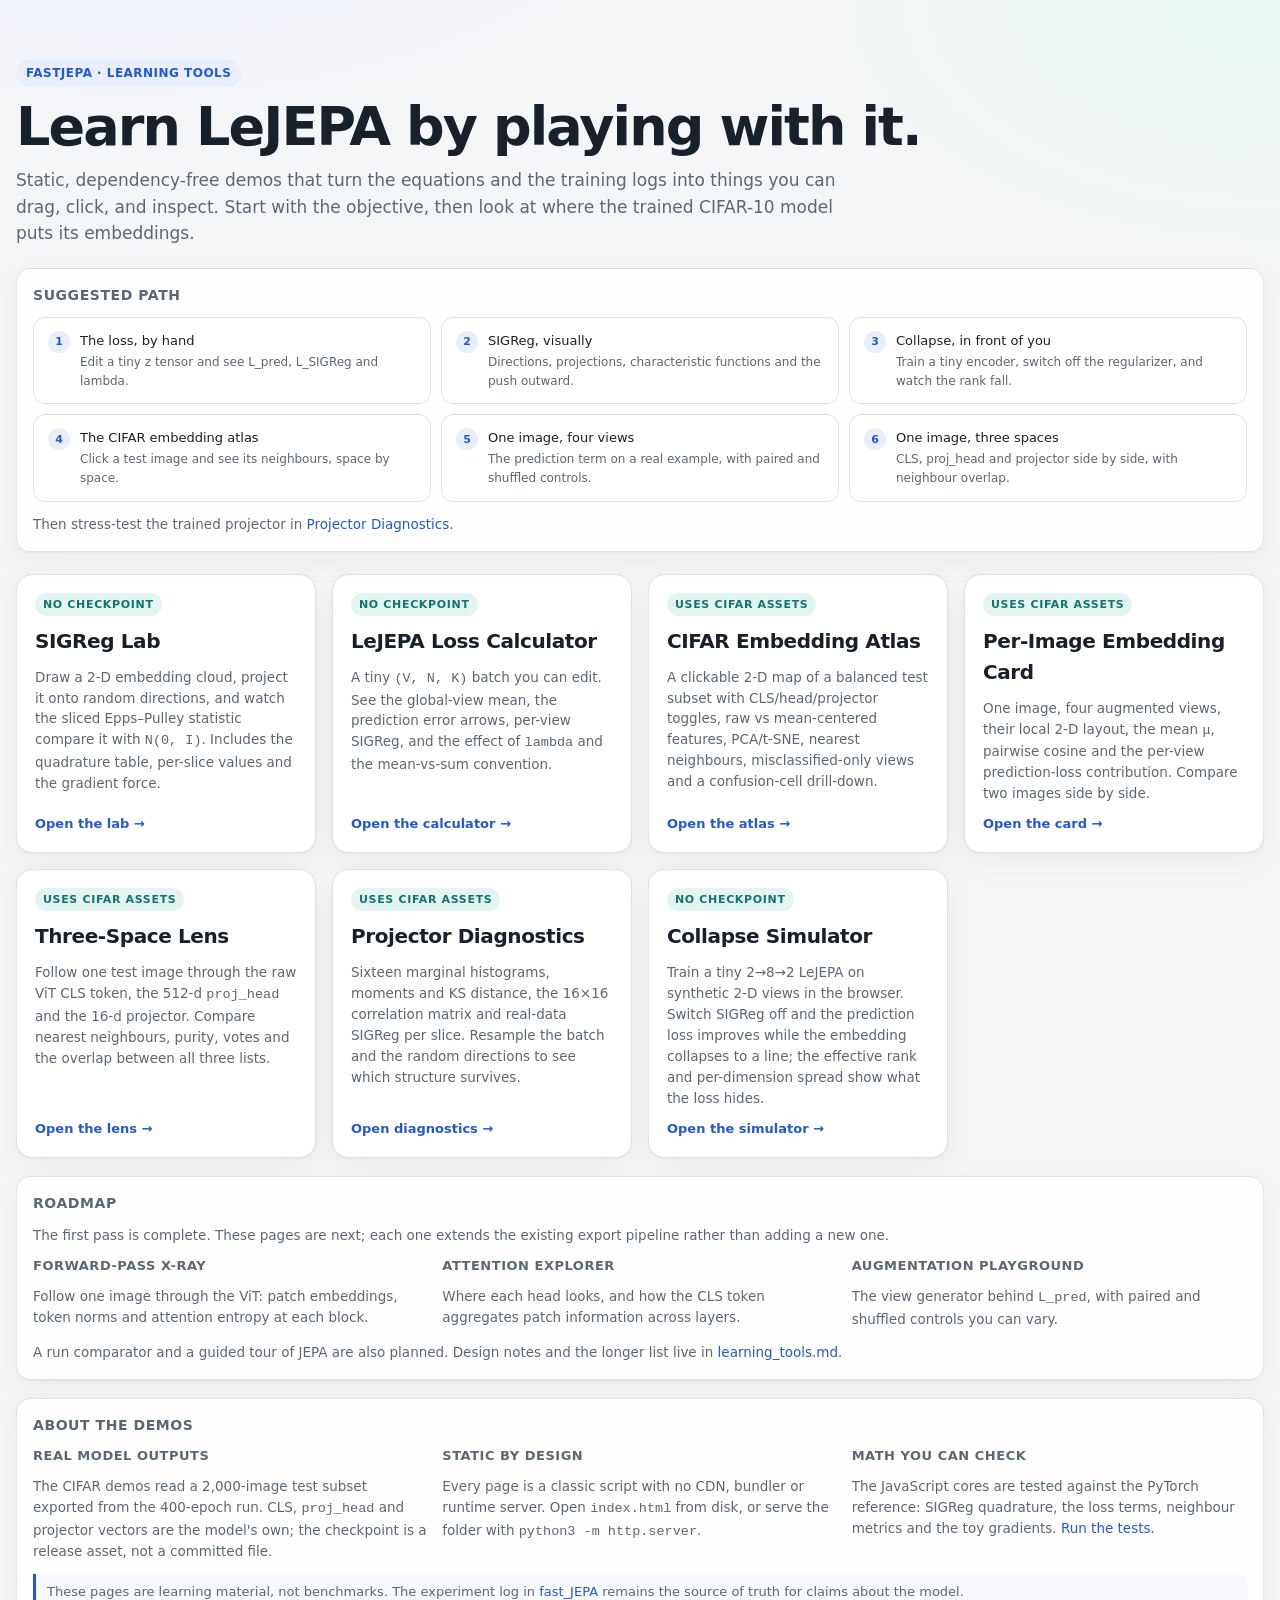
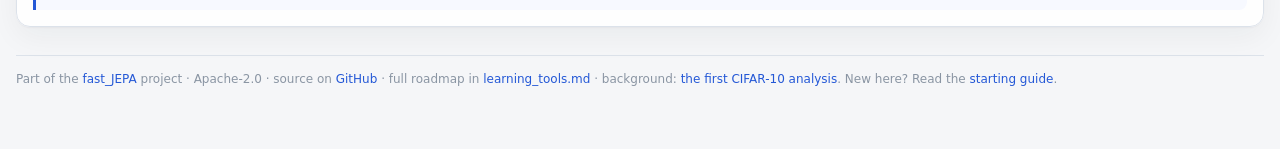
==== commit 0e8d1b0f: "feat: rework the landing page tour and about sections" ====
--- a/index.html
+++ b/index.html
@@ -26,31 +26,39 @@
         <h2>Suggested path</h2>
         <div class="path">
           <a href="loss_calculator/index.html">
-            1. The loss, by hand
+            The loss, by hand
             <span>Edit a tiny z tensor and see L_pred, L_SIGReg and lambda.</span>
           </a>
           <a href="sigreg_lab/index.html">
-            2. SIGReg, visually
+            SIGReg, visually
             <span>Directions, projections, characteristic functions and the push outward.</span>
           </a>
+          <a href="collapse_sim/index.html">
+            Collapse, in front of you
+            <span>Train a tiny encoder, switch off the regularizer, and watch the rank fall.</span>
+          </a>
           <a href="cifar_atlas/index.html">
-            3. The CIFAR embedding atlas
+            The CIFAR embedding atlas
             <span>Click a test image and see its neighbours, space by space.</span>
           </a>
           <a href="per_image/index.html">
-            4. One image, four views
+            One image, four views
             <span>The prediction term on a real example, with paired and shuffled controls.</span>
           </a>
           <a href="space_lens/index.html">
-            5. One image, three spaces
+            One image, three spaces
             <span>CLS, proj_head and projector side by side, with neighbour overlap.</span>
           </a>
         </div>
+        <p class="small muted" style="margin: 12px 0 0">
+          Then stress-test the trained projector in
+          <a href="projector_diagnostics/index.html">Projector Diagnostics</a>.
+        </p>
       </section>
 
       <section class="card-grid" aria-label="Available demos">
         <a class="demo-card" href="sigreg_lab/index.html">
-          <span class="tag">available · no checkpoint</span>
+          <span class="tag">no checkpoint</span>
           <h2>SIGReg Lab</h2>
           <p>
             Draw a 2-D embedding cloud, project it onto random directions, and watch the sliced
@@ -61,7 +69,7 @@
         </a>
 
         <a class="demo-card" href="loss_calculator/index.html">
-          <span class="tag">available · no checkpoint</span>
+          <span class="tag">no checkpoint</span>
           <h2>LeJEPA Loss Calculator</h2>
           <p>
             A tiny <span class="mono">(V, N, K)</span> batch you can edit. See the global-view
@@ -72,7 +80,7 @@
         </a>
 
         <a class="demo-card" href="cifar_atlas/index.html">
-          <span class="tag">available · CIFAR assets included</span>
+          <span class="tag">uses CIFAR assets</span>
           <h2>CIFAR Embedding Atlas</h2>
           <p>
             A clickable 2-D map of a balanced test subset with CLS/head/projector toggles,
@@ -83,7 +91,7 @@
         </a>
 
         <a class="demo-card" href="per_image/index.html">
-          <span class="tag">available · CIFAR assets included</span>
+          <span class="tag">uses CIFAR assets</span>
           <h2>Per-Image Embedding Card</h2>
           <p>
             One image, four augmented views, their local 2-D layout, the mean
@@ -94,7 +102,7 @@
         </a>
 
         <a class="demo-card" href="space_lens/index.html">
-          <span class="tag">available · CIFAR assets included</span>
+          <span class="tag">uses CIFAR assets</span>
           <h2>Three-Space Lens</h2>
           <p>
             Follow one test image through the raw ViT CLS token, the 512-d
@@ -105,7 +113,7 @@
         </a>
 
         <a class="demo-card" href="projector_diagnostics/index.html">
-          <span class="tag">available · CIFAR assets included</span>
+          <span class="tag">uses CIFAR assets</span>
           <h2>Projector Diagnostics</h2>
           <p>
             Sixteen marginal histograms, moments and KS distance, the 16×16 correlation
@@ -116,7 +124,7 @@
         </a>
 
         <a class="demo-card" href="collapse_sim/index.html">
-          <span class="tag">available · no checkpoint</span>
+          <span class="tag">no checkpoint</span>
           <h2>Collapse Simulator</h2>
           <p>
             Train a tiny 2→8→2 LeJEPA on synthetic 2-D views in the browser. Switch
@@ -128,60 +136,82 @@
         </a>
       </section>
 
-      <section class="card" id="coming-soon" style="margin-top: 18px">
-        <h2>What is next</h2>
+      <section class="card" id="roadmap" style="margin-top: 18px">
+        <h2>Roadmap</h2>
+        <p>
+          The first pass is complete. These pages are next; each one extends the
+          existing export pipeline rather than adding a new one.
+        </p>
         <div class="three-col">
           <div>
-            <h3>Uses the CIFAR export</h3>
-            <p class="small muted">
-              The atlas, per-image card, three-space lens and projector diagnostics are
-              available. Their shared export
-              (<span class="mono">cifar_atlas/atlas_data.js</span>) also feeds the next
-              demos: forward-pass x-ray, attention explorer and augmentation playground.
-            </p>
-          </div>
-          <div>
-            <h3>No checkpoint needed</h3>
-            <p class="small muted">
-              The collapse simulator is available and needs no checkpoint: it trains
-              a tiny encoder and predictor on synthetic 2-D views. A guided tour of
-              JEPA itself and a run comparator are the next checkpoint-free demos.
-            </p>
-          </div>
-          <div>
-            <h3>How the static pages work</h3>
-            <p class="small muted">
-              Open <span class="mono">index.html</span> directly, or serve this folder with
-              <span class="mono">python -m http.server</span>. No CDN, no build step, no runtime
-              server. The math is the same as <span class="mono">pysrc/lejepa/sigreg.py</span>.
-            </p>
-          </div>
-        </div>
-      </section>
-
-      <section class="card" style="margin-top: 18px">
-        <h2>Why this exists</h2>
-        <p>
-          The experiment reports already have good static figures, but a static PCA plot cannot
-          answer “which image is this point?” or “what happens if I make the cloud narrower?”.
-          These pages are the interactive layer around the PyTorch ground truth: every panel
-          shows the formula, the current numbers, and a control that changes them.
-        </p>
-        <p>
-          The training code, the C/CUDA kernels, the protocol and the benchmark numbers live in
-          <a href="https://github.com/iiEliJas/fast_JEPA">fast_JEPA</a>. This repository only
-          turns that work into learning material.
-        </p>
-        <div class="note">
-          The demos are learning material, not benchmarks. The trained-checkpoint numbers in the
-          experiment log remain the source of truth for claims about the model.
+            <h3>Forward-pass x-ray</h3>
+            <p class="small muted">
+              Follow one image through the ViT: patch embeddings, token norms and
+              attention entropy at each block.
+            </p>
+          </div>
+          <div>
+            <h3>Attention explorer</h3>
+            <p class="small muted">
+              Where each head looks, and how the CLS token aggregates patch
+              information across layers.
+            </p>
+          </div>
+          <div>
+            <h3>Augmentation playground</h3>
+            <p class="small muted">
+              The view generator behind <span class="mono">L_pred</span>, with paired
+              and shuffled controls you can vary.
+            </p>
+          </div>
+        </div>
+        <p class="small muted" style="margin: 12px 0 0">
+          A run comparator and a guided tour of JEPA are also planned. Design notes
+          and the longer list live in <a href="learning_tools.md">learning_tools.md</a>.
+        </p>
+      </section>
+
+      <section class="card" id="about" style="margin-top: 18px">
+        <h2>About the demos</h2>
+        <div class="three-col">
+          <div>
+            <h3>Real model outputs</h3>
+            <p class="small muted">
+              The CIFAR demos read a 2,000-image test subset exported from the
+              400-epoch run. CLS, <span class="mono">proj_head</span> and projector
+              vectors are the model's own; the checkpoint is a release asset, not a
+              committed file.
+            </p>
+          </div>
+          <div>
+            <h3>Static by design</h3>
+            <p class="small muted">
+              Every page is a classic script with no CDN, bundler or runtime server.
+              Open <span class="mono">index.html</span> from disk, or serve the folder
+              with <span class="mono">python3 -m http.server</span>.
+            </p>
+          </div>
+          <div>
+            <h3>Math you can check</h3>
+            <p class="small muted">
+              The JavaScript cores are tested against the PyTorch reference: SIGReg
+              quadrature, the loss terms, neighbour metrics and the toy gradients.
+              <a href="STARTING_GUIDE.md#5-run-the-tests">Run the tests</a>.
+            </p>
+          </div>
+        </div>
+        <div class="note" style="margin-top: 12px">
+          These pages are learning material, not benchmarks. The experiment log in
+          <a href="https://github.com/iiEliJas/fast_JEPA">fast_JEPA</a> remains the
+          source of truth for claims about the model.
         </div>
       </section>
 
       <footer class="footer">
         Part of the <a href="https://github.com/iiEliJas/fast_JEPA">fast_JEPA</a> project ·
-        Apache-2.0 · see <a href="learning_tools.md">learning_tools.md</a> for the full roadmap
-        and
+        Apache-2.0 · source on
+        <a href="https://github.com/iiEliJas/learn_jepa">GitHub</a> · full roadmap in
+        <a href="learning_tools.md">learning_tools.md</a> · background:
         <a href="https://github.com/iiEliJas/fast_JEPA/blob/main/docs/experiments/002_cifar10_lejepa_analysis.md"
           >the first CIFAR-10 analysis</a
         >. New here? Read the <a href="STARTING_GUIDE.md">starting guide</a>.
--- a/assets/learning.css
+++ b/assets/learning.css
@@ -584,6 +584,9 @@
     position: static;
     grid-template-columns: repeat(2, minmax(0, 1fr));
   }
+  .path {
+    grid-template-columns: repeat(2, minmax(0, 1fr));
+  }
 }
 
 @media (max-width: 760px) {
@@ -598,7 +601,8 @@
   .plot-grid,
   .plot-grid.three,
   .two-col,
-  .three-col {
+  .three-col,
+  .path {
     grid-template-columns: 1fr;
   }
   .plot-card.wide {
@@ -704,7 +708,7 @@
 
 .path {
   display: grid;
-  grid-template-columns: repeat(auto-fit, minmax(200px, 1fr));
+  grid-template-columns: repeat(3, minmax(0, 1fr));
   gap: 10px;
   counter-reset: step;
 }
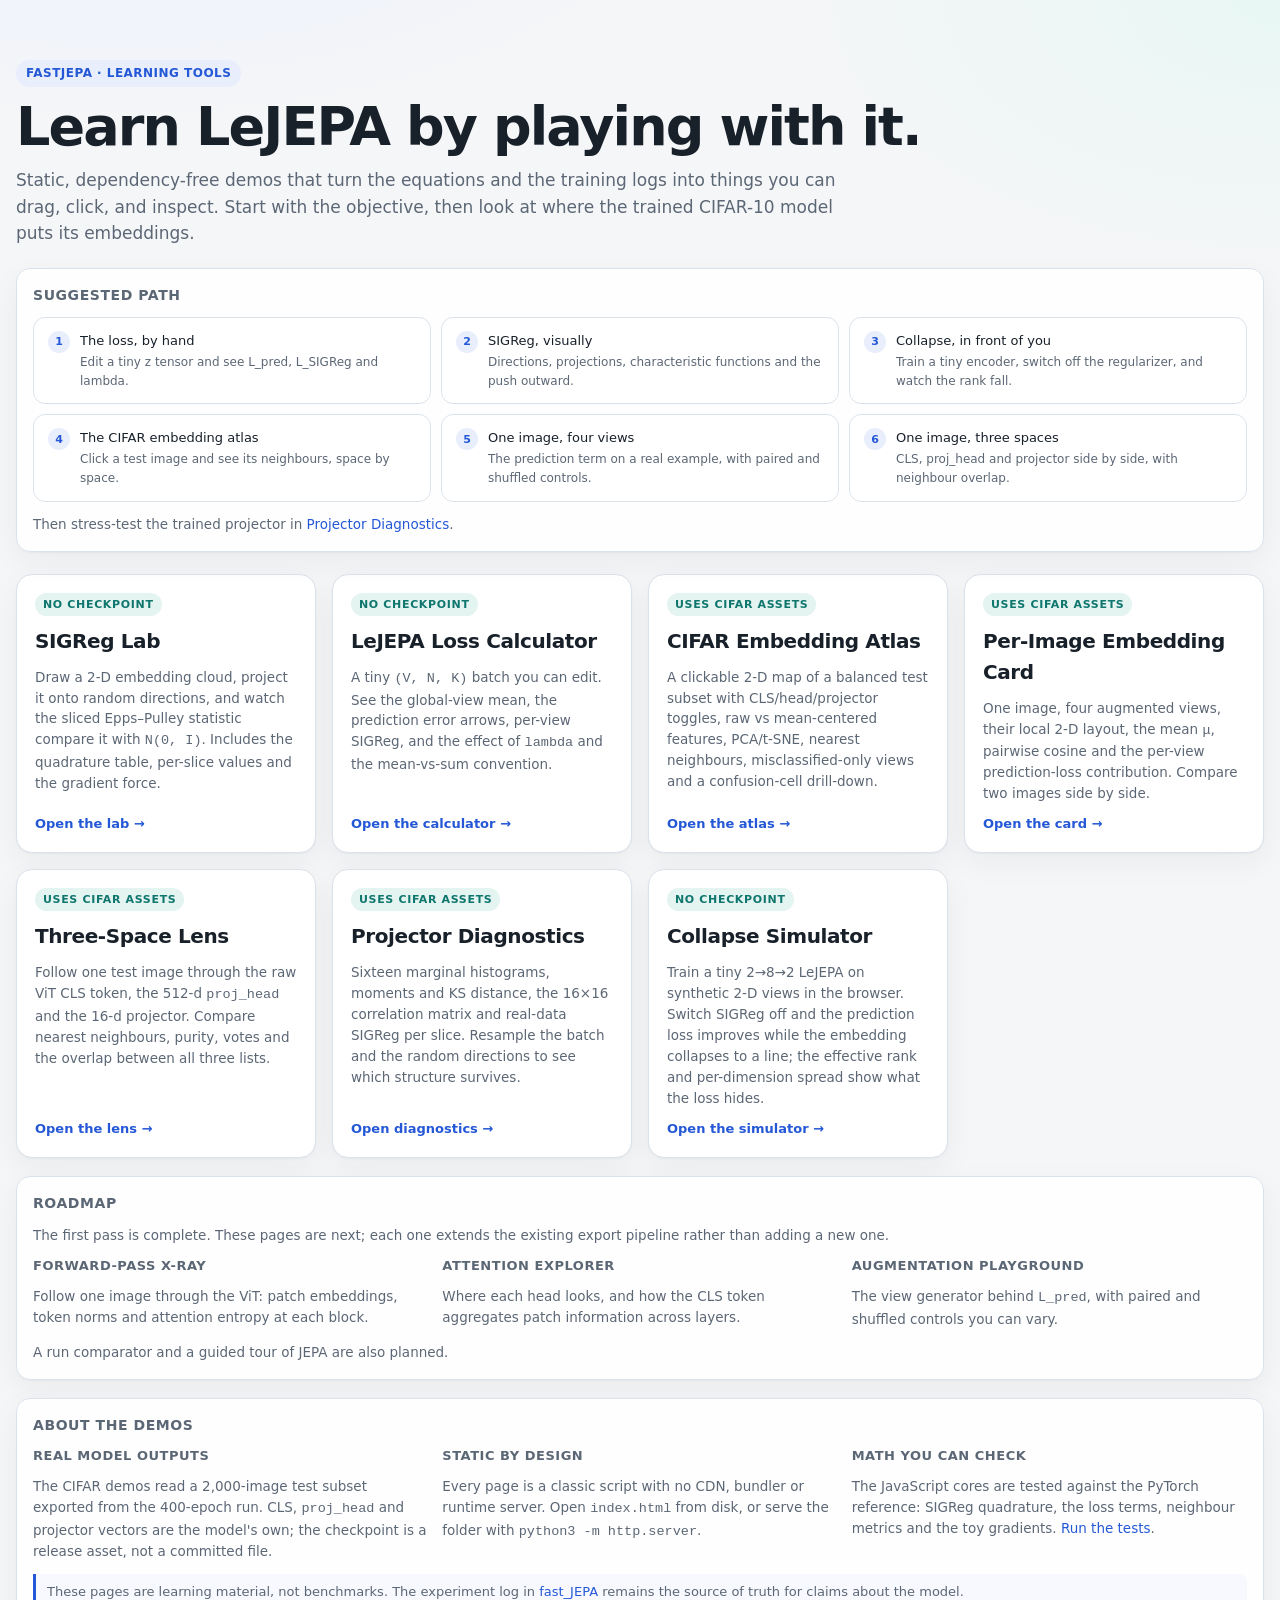
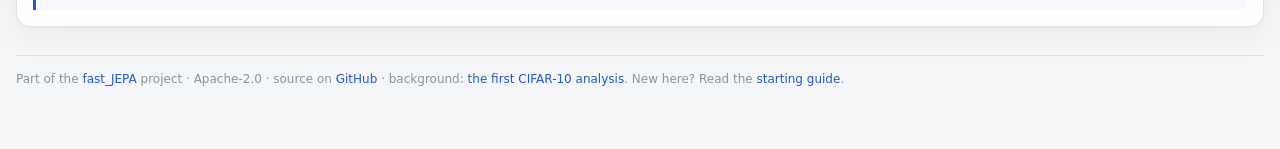
==== commit 6ff96959: "fix: broken index.html link" ====
--- a/index.html
+++ b/index.html
@@ -166,8 +166,7 @@
           </div>
         </div>
         <p class="small muted" style="margin: 12px 0 0">
-          A run comparator and a guided tour of JEPA are also planned. Design notes
-          and the longer list live in <a href="learning_tools.md">learning_tools.md</a>.
+          A run comparator and a guided tour of JEPA are also planned.
         </p>
       </section>
 
@@ -210,8 +209,7 @@
       <footer class="footer">
         Part of the <a href="https://github.com/iiEliJas/fast_JEPA">fast_JEPA</a> project ·
         Apache-2.0 · source on
-        <a href="https://github.com/iiEliJas/learn_jepa">GitHub</a> · full roadmap in
-        <a href="learning_tools.md">learning_tools.md</a> · background:
+        <a href="https://github.com/iiEliJas/learn_jepa">GitHub</a> · background:
         <a href="https://github.com/iiEliJas/fast_JEPA/blob/main/docs/experiments/002_cifar10_lejepa_analysis.md"
           >the first CIFAR-10 analysis</a
         >. New here? Read the <a href="STARTING_GUIDE.md">starting guide</a>.
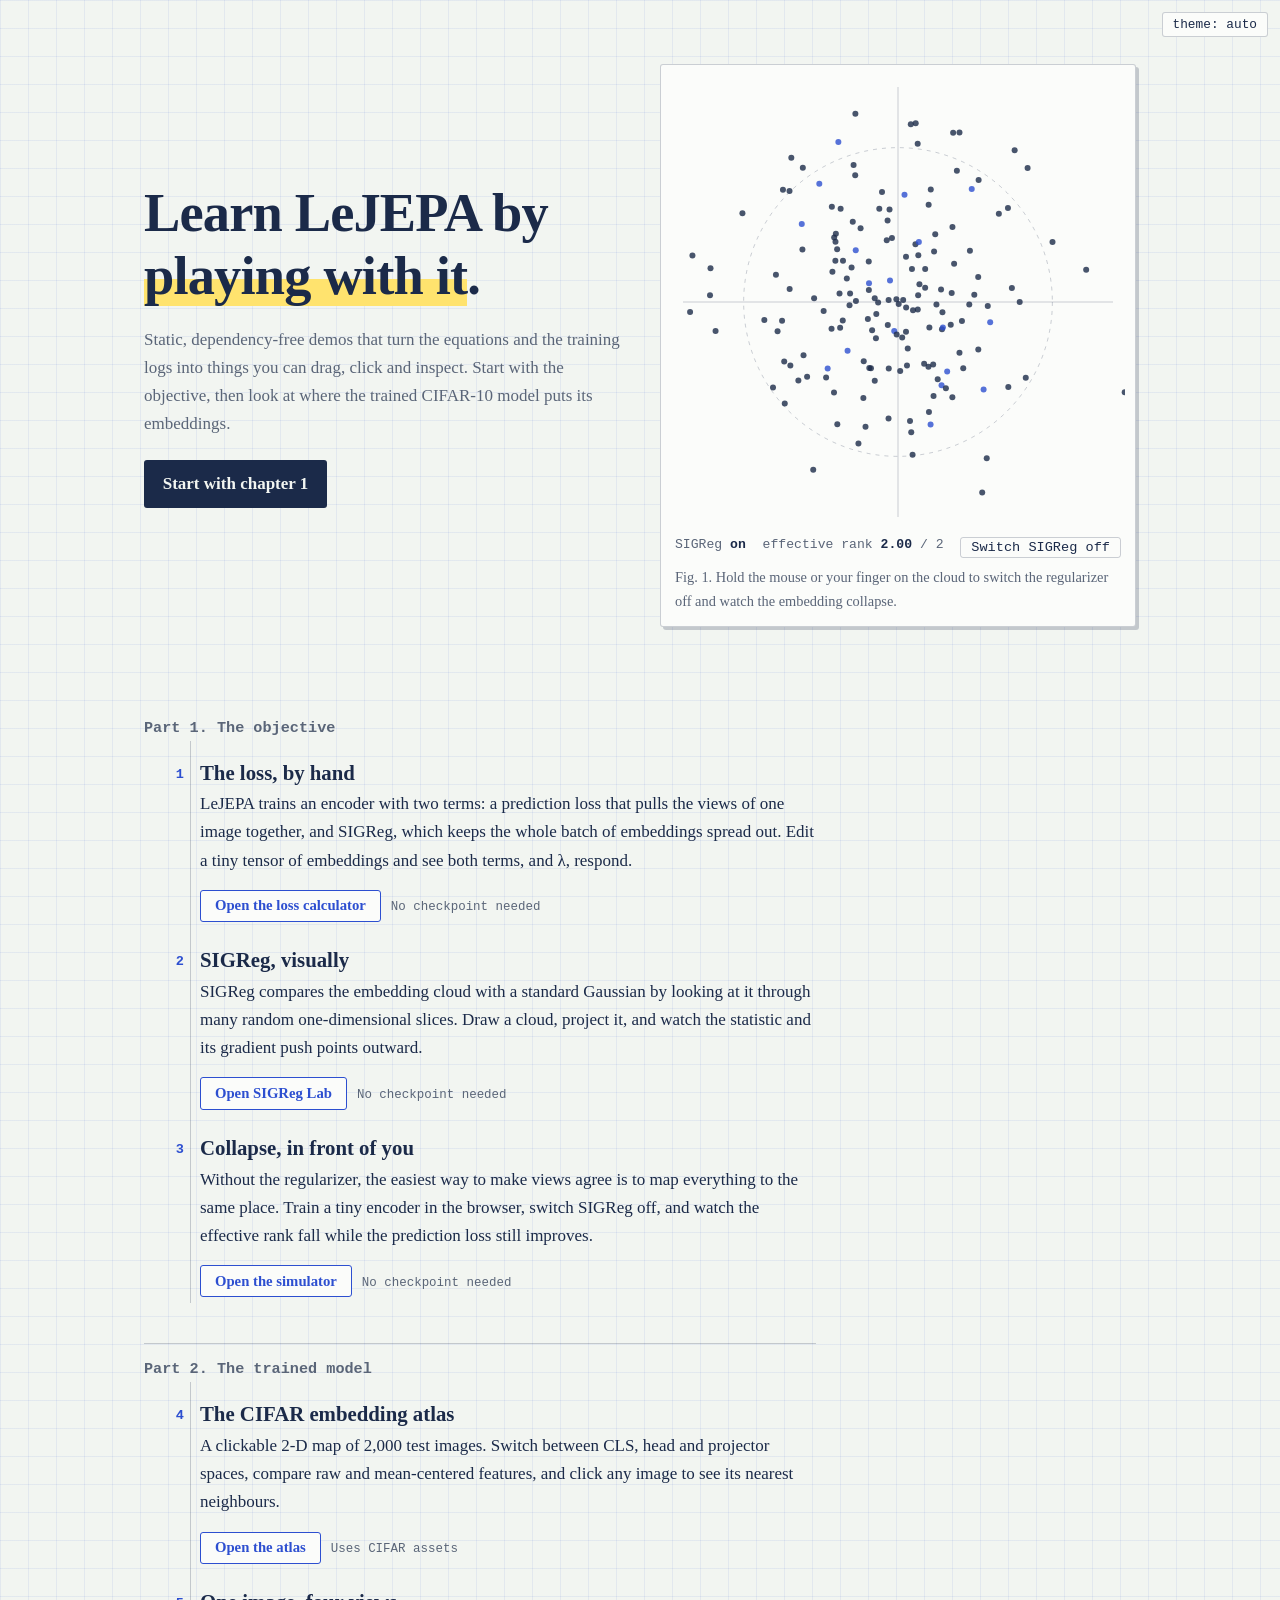
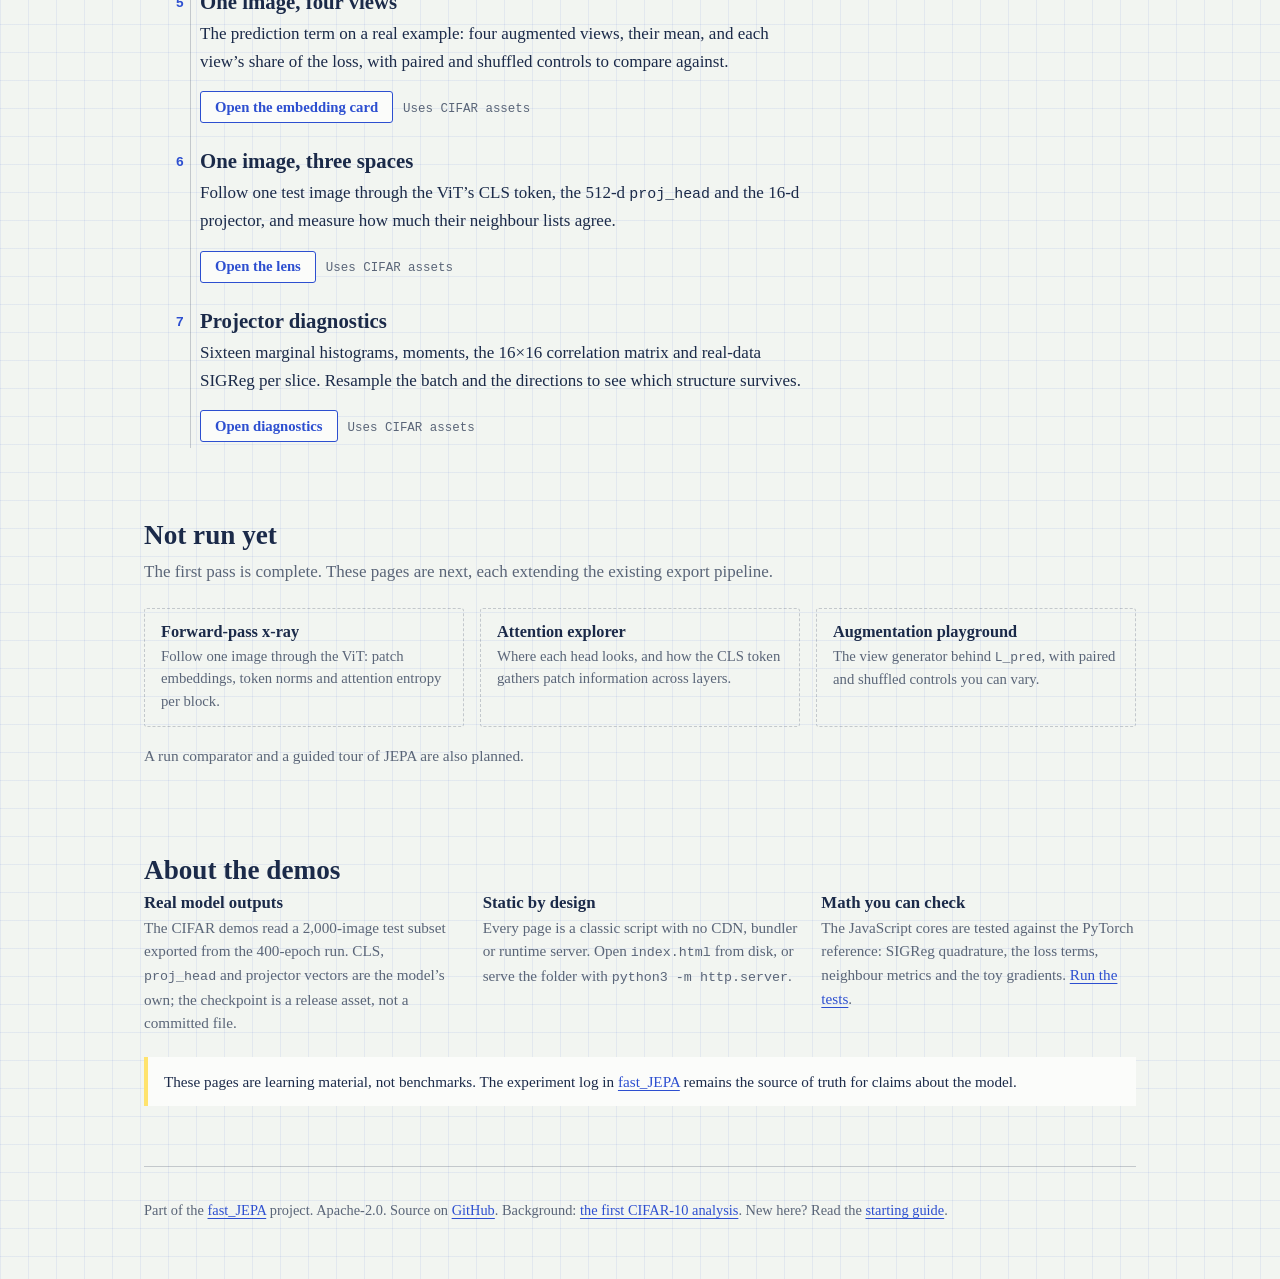
==== commit 28b49242: "feat: better front page" ====
--- a/index.html
+++ b/index.html
@@ -1,219 +1,206 @@
 <!doctype html>
 <html lang="en">
-  <head>
-    <meta charset="utf-8" />
-    <meta name="viewport" content="width=device-width, initial-scale=1" />
-    <title>FastJEPA learning tools</title>
-    <meta
-      name="description"
-      content="Interactive demos for understanding JEPA, LeJEPA, SIGReg and the CIFAR-10 representation."
-    />
-    <link rel="stylesheet" href="assets/learning.css" />
-  </head>
-  <body>
-    <div class="page">
-      <header class="hero">
-        <span class="eyebrow">FastJEPA · learning tools</span>
-        <h1>Learn LeJEPA by playing with it.</h1>
-        <p>
-          Static, dependency-free demos that turn the equations and the training logs into
-          things you can drag, click, and inspect. Start with the objective, then look at where
-          the trained CIFAR-10 model puts its embeddings.
-        </p>
-      </header>
-
-      <section class="card" style="margin-top: 4px">
-        <h2>Suggested path</h2>
-        <div class="path">
-          <a href="loss_calculator/index.html">
-            The loss, by hand
-            <span>Edit a tiny z tensor and see L_pred, L_SIGReg and lambda.</span>
-          </a>
-          <a href="sigreg_lab/index.html">
-            SIGReg, visually
-            <span>Directions, projections, characteristic functions and the push outward.</span>
-          </a>
-          <a href="collapse_sim/index.html">
-            Collapse, in front of you
-            <span>Train a tiny encoder, switch off the regularizer, and watch the rank fall.</span>
-          </a>
-          <a href="cifar_atlas/index.html">
-            The CIFAR embedding atlas
-            <span>Click a test image and see its neighbours, space by space.</span>
-          </a>
-          <a href="per_image/index.html">
-            One image, four views
-            <span>The prediction term on a real example, with paired and shuffled controls.</span>
-          </a>
-          <a href="space_lens/index.html">
-            One image, three spaces
-            <span>CLS, proj_head and projector side by side, with neighbour overlap.</span>
-          </a>
-        </div>
-        <p class="small muted" style="margin: 12px 0 0">
-          Then stress-test the trained projector in
-          <a href="projector_diagnostics/index.html">Projector Diagnostics</a>.
-        </p>
-      </section>
-
-      <section class="card-grid" aria-label="Available demos">
-        <a class="demo-card" href="sigreg_lab/index.html">
-          <span class="tag">no checkpoint</span>
-          <h2>SIGReg Lab</h2>
-          <p>
-            Draw a 2-D embedding cloud, project it onto random directions, and watch the sliced
-            Epps–Pulley statistic compare it with <span class="mono">N(0, I)</span>. Includes the
-            quadrature table, per-slice values and the gradient force.
-          </p>
-          <span class="go">Open the lab →</span>
-        </a>
-
-        <a class="demo-card" href="loss_calculator/index.html">
-          <span class="tag">no checkpoint</span>
-          <h2>LeJEPA Loss Calculator</h2>
-          <p>
-            A tiny <span class="mono">(V, N, K)</span> batch you can edit. See the global-view
-            mean, the prediction error arrows, per-view SIGReg, and the effect of
-            <span class="mono">lambda</span> and the mean-vs-sum convention.
-          </p>
-          <span class="go">Open the calculator →</span>
-        </a>
-
-        <a class="demo-card" href="cifar_atlas/index.html">
-          <span class="tag">uses CIFAR assets</span>
-          <h2>CIFAR Embedding Atlas</h2>
-          <p>
-            A clickable 2-D map of a balanced test subset with CLS/head/projector toggles,
-            raw vs mean-centered features, PCA/t-SNE, nearest neighbours, misclassified-only
-            views and a confusion-cell drill-down.
-          </p>
-          <span class="go">Open the atlas →</span>
-        </a>
-
-        <a class="demo-card" href="per_image/index.html">
-          <span class="tag">uses CIFAR assets</span>
-          <h2>Per-Image Embedding Card</h2>
-          <p>
-            One image, four augmented views, their local 2-D layout, the mean
-            <span class="mono">μ</span>, pairwise cosine and the per-view prediction-loss
-            contribution. Compare two images side by side.
-          </p>
-          <span class="go">Open the card →</span>
-        </a>
-
-        <a class="demo-card" href="space_lens/index.html">
-          <span class="tag">uses CIFAR assets</span>
-          <h2>Three-Space Lens</h2>
-          <p>
-            Follow one test image through the raw ViT CLS token, the 512-d
-            <span class="mono">proj_head</span> and the 16-d projector. Compare nearest
-            neighbours, purity, votes and the overlap between all three lists.
-          </p>
-          <span class="go">Open the lens →</span>
-        </a>
-
-        <a class="demo-card" href="projector_diagnostics/index.html">
-          <span class="tag">uses CIFAR assets</span>
-          <h2>Projector Diagnostics</h2>
-          <p>
-            Sixteen marginal histograms, moments and KS distance, the 16×16 correlation
-            matrix and real-data SIGReg per slice. Resample the batch and the random
-            directions to see which structure survives.
-          </p>
-          <span class="go">Open diagnostics →</span>
-        </a>
-
-        <a class="demo-card" href="collapse_sim/index.html">
-          <span class="tag">no checkpoint</span>
-          <h2>Collapse Simulator</h2>
-          <p>
-            Train a tiny 2→8→2 LeJEPA on synthetic 2-D views in the browser. Switch
-            SIGReg off and the prediction loss improves while the embedding collapses
-            to a line; the effective rank and per-dimension spread show what the loss
-            hides.
-          </p>
-          <span class="go">Open the simulator →</span>
-        </a>
-      </section>
-
-      <section class="card" id="roadmap" style="margin-top: 18px">
-        <h2>Roadmap</h2>
-        <p>
-          The first pass is complete. These pages are next; each one extends the
-          existing export pipeline rather than adding a new one.
-        </p>
-        <div class="three-col">
-          <div>
-            <h3>Forward-pass x-ray</h3>
-            <p class="small muted">
-              Follow one image through the ViT: patch embeddings, token norms and
-              attention entropy at each block.
-            </p>
-          </div>
-          <div>
-            <h3>Attention explorer</h3>
-            <p class="small muted">
-              Where each head looks, and how the CLS token aggregates patch
-              information across layers.
-            </p>
-          </div>
-          <div>
-            <h3>Augmentation playground</h3>
-            <p class="small muted">
-              The view generator behind <span class="mono">L_pred</span>, with paired
-              and shuffled controls you can vary.
-            </p>
-          </div>
-        </div>
-        <p class="small muted" style="margin: 12px 0 0">
-          A run comparator and a guided tour of JEPA are also planned.
-        </p>
-      </section>
-
-      <section class="card" id="about" style="margin-top: 18px">
-        <h2>About the demos</h2>
-        <div class="three-col">
-          <div>
-            <h3>Real model outputs</h3>
-            <p class="small muted">
-              The CIFAR demos read a 2,000-image test subset exported from the
-              400-epoch run. CLS, <span class="mono">proj_head</span> and projector
-              vectors are the model's own; the checkpoint is a release asset, not a
-              committed file.
-            </p>
-          </div>
-          <div>
-            <h3>Static by design</h3>
-            <p class="small muted">
-              Every page is a classic script with no CDN, bundler or runtime server.
-              Open <span class="mono">index.html</span> from disk, or serve the folder
-              with <span class="mono">python3 -m http.server</span>.
-            </p>
-          </div>
-          <div>
-            <h3>Math you can check</h3>
-            <p class="small muted">
-              The JavaScript cores are tested against the PyTorch reference: SIGReg
-              quadrature, the loss terms, neighbour metrics and the toy gradients.
-              <a href="STARTING_GUIDE.md#5-run-the-tests">Run the tests</a>.
-            </p>
-          </div>
-        </div>
-        <div class="note" style="margin-top: 12px">
-          These pages are learning material, not benchmarks. The experiment log in
-          <a href="https://github.com/iiEliJas/fast_JEPA">fast_JEPA</a> remains the
-          source of truth for claims about the model.
-        </div>
-      </section>
-
-      <footer class="footer">
-        Part of the <a href="https://github.com/iiEliJas/fast_JEPA">fast_JEPA</a> project ·
-        Apache-2.0 · source on
-        <a href="https://github.com/iiEliJas/learn_jepa">GitHub</a> · background:
-        <a href="https://github.com/iiEliJas/fast_JEPA/blob/main/docs/experiments/002_cifar10_lejepa_analysis.md"
-          >the first CIFAR-10 analysis</a
-        >. New here? Read the <a href="STARTING_GUIDE.md">starting guide</a>.
-      </footer>
+<head>
+<meta charset="utf-8" />
+<meta name="viewport" content="width=device-width, initial-scale=1" />
+<title>FastJEPA learning tools</title>
+<meta name="description" content="Interactive demos for understanding JEPA, LeJEPA, SIGReg and the CIFAR-10 representation." />
+<style>
+:root{
+  --paper:#f2f5f1; --sheet:#fbfcfa; --grid:rgba(45,79,208,.08); --ink:#1b2a49; --soft:#5a6578;
+  --accent:#2d4fd0; --mark:#ffe36e; --rule:rgba(27,42,73,.22);
+  --serif:"Iowan Old Style","Palatino Linotype",Palatino,Charter,Georgia,serif;
+  --mono:ui-monospace,"SF Mono",Menlo,Consolas,monospace;
+}
+@media (prefers-color-scheme:dark){:root:not([data-theme="light"]){
+  --paper:#12161d; --sheet:#181d26; --grid:rgba(143,168,255,.07); --ink:#e6eaf2; --soft:#9aa5b8;
+  --accent:#8fa8ff; --mark:#5c4f12; --rule:rgba(230,234,242,.2);
+}}
+:root[data-theme="dark"]{
+  --paper:#12161d; --sheet:#181d26; --grid:rgba(143,168,255,.07); --ink:#e6eaf2; --soft:#9aa5b8;
+  --accent:#8fa8ff; --mark:#5c4f12; --rule:rgba(230,234,242,.2);
+}
+.theme{position:fixed;top:12px;right:12px;z-index:5;font:.8rem var(--mono);background:var(--sheet);color:var(--ink);
+  border:1px solid var(--rule);border-radius:3px;padding:4px 10px;cursor:pointer}
+*{box-sizing:border-box}
+html{scroll-behavior:smooth}
+body{margin:0;background:var(--paper);color:var(--ink);font:1.0625rem/1.65 var(--serif);
+  background-image:linear-gradient(var(--grid) 1px,transparent 1px),linear-gradient(90deg,var(--grid) 1px,transparent 1px);
+  background-size:28px 28px}
+a{color:var(--accent);text-underline-offset:3px}
+a:focus-visible,button:focus-visible{outline:3px solid var(--accent);outline-offset:3px}
+.wrap{max-width:1040px;margin:0 auto;padding:0 24px}
+.mono{font-family:var(--mono);font-size:.88em}
+h1,h2,h3{font-weight:600;line-height:1.15;margin:0}
+.mark{background:linear-gradient(transparent 55%,var(--mark) 55%)}
+
+/* hero */
+.hero{display:grid;grid-template-columns:1fr 1fr;gap:40px;align-items:center;padding:64px 0 48px}
+.hero h1{font-size:clamp(2.2rem,5vw,3.4rem);letter-spacing:-.015em}
+.hero p{max-width:34em;color:var(--soft);margin:18px 0 0}
+.hero .cta{display:inline-block;margin-top:22px;padding:.6em 1.1em;background:var(--ink);color:var(--paper);
+  text-decoration:none;font-weight:600;border-radius:3px}
+figure{margin:0}
+.fig{background:var(--sheet);border:1px solid var(--rule);border-radius:3px;padding:10px;
+  box-shadow:3px 3px 0 var(--rule)}
+canvas{display:block;width:100%;aspect-ratio:1/1;touch-action:none;cursor:crosshair;border-radius:2px}
+.readout{display:flex;justify-content:space-between;gap:12px;flex-wrap:wrap;font:.82rem var(--mono);padding:8px 4px 2px;color:var(--soft)}
+.readout b{color:var(--ink)}
+figcaption{font-size:.9rem;color:var(--soft);padding:6px 4px 2px}
+.toggle{font:inherit;font-size:.85rem;background:none;border:1px solid var(--rule);color:var(--ink);
+  border-radius:3px;padding:2px 10px;cursor:pointer}
+
+/* sections */
+section{padding:36px 0}
+section>h2{font-size:1.7rem;margin-bottom:6px}
+.lede{color:var(--soft);max-width:38em;margin:0 0 22px}
+.chapters{max-width:42rem}
+.part-h{font:600 .95rem var(--mono);color:var(--soft);margin:40px 0 4px;padding-top:16px;border-top:1px solid var(--rule)}
+.part-h:first-child{margin-top:8px;border-top:0;padding-top:0}
+.chapter{position:relative;padding:20px 0 6px 56px;scroll-margin-top:16px}
+.chapter .n{position:absolute;left:0;top:26px;width:40px;text-align:right;font:600 .85rem var(--mono);color:var(--accent)}
+.chapter::before{content:"";position:absolute;left:46px;top:0;bottom:0;width:1px;background:var(--rule)}
+.chapter h3{font-size:1.3rem;margin-bottom:6px}
+.chapter p{margin:0 0 .9em}
+.go{display:inline-block;font:600 .92rem var(--serif);text-decoration:none;padding:.45em .95em;border:1.5px solid var(--accent);border-radius:3px;background:var(--sheet)}
+.go:hover{background:var(--accent);color:var(--paper)}
+.req{margin-left:10px;font:.78rem var(--mono);color:var(--soft)}
+.after{margin-top:16px;font-size:.96rem;color:var(--soft)}
+.pending{display:grid;grid-template-columns:repeat(auto-fit,minmax(220px,1fr));gap:16px}
+.pending div{border:1.5px dashed var(--rule);border-radius:3px;padding:14px 16px}
+.pending h3{font-size:1.02rem}
+.pending p{margin:4px 0 0;font-size:.92rem;color:var(--soft);line-height:1.5}
+.about{display:grid;grid-template-columns:repeat(auto-fit,minmax(250px,1fr));gap:24px}
+.about h3{font-size:1.05rem;margin-bottom:4px}
+.about p{margin:0;font-size:.95rem;color:var(--soft);line-height:1.55}
+.note{margin-top:22px;padding:12px 16px;border-left:4px solid var(--mark);background:var(--sheet);font-size:.95rem}
+footer{padding:32px 0 56px;font-size:.9rem;color:var(--soft);border-top:1px solid var(--rule);margin-top:24px}
+@media (max-width:760px){.hero{grid-template-columns:1fr;padding-top:36px}}
+</style>
+</head>
+<body>
+<button class="theme" id="theme" type="button" aria-label="Colour theme">theme: auto</button>
+<div class="wrap">
+  <header class="hero">
+    <div>
+      <h1>Learn LeJEPA by <span class="mark">playing with it</span>.</h1>
+      <p>Static, dependency-free demos that turn the equations and the training logs into things you can drag, click and inspect. Start with the objective, then look at where the trained CIFAR-10 model puts its embeddings.</p>
+      <a class="cta" href="#c1">Start with chapter 1</a>
     </div>
-  </body>
+    <figure class="fig">
+      <canvas id="cloud" role="img" aria-label="Animated cloud of 2-D embedding points. It spreads into a round Gaussian cloud, and collapses onto a line while the pointer is held down."></canvas>
+      <div class="readout">
+        <span>SIGReg <b id="state">on</b></span>
+        <span>effective rank <b id="rank">2.00</b> / 2</span>
+        <button class="toggle" id="btn" type="button" aria-pressed="false">Switch SIGReg off</button>
+      </div>
+      <figcaption>Fig. 1. Hold the mouse or your finger on the cloud to switch the regularizer off and watch the embedding collapse.</figcaption>
+    </figure>
+  </header>
+
+  <section id="experiments">
+  <div class="chapters">
+    <h2 class="part-h">Part 1. The objective</h2>
+    <div class="chapter" id="c1"><span class="n">1</span><h3>The loss, by hand</h3>
+      <p>LeJEPA trains an encoder with two terms: a prediction loss that pulls the views of one image together, and SIGReg, which keeps the whole batch of embeddings spread out. Edit a tiny tensor of embeddings and see both terms, and λ, respond.</p><a class="go" href="loss_calculator/index.html">Open the loss calculator</a><span class="req">No checkpoint needed</span></div>
+    <div class="chapter" id="c2"><span class="n">2</span><h3>SIGReg, visually</h3>
+      <p>SIGReg compares the embedding cloud with a standard Gaussian by looking at it through many random one-dimensional slices. Draw a cloud, project it, and watch the statistic and its gradient push points outward.</p><a class="go" href="sigreg_lab/index.html">Open SIGReg Lab</a><span class="req">No checkpoint needed</span></div>
+    <div class="chapter" id="c3"><span class="n">3</span><h3>Collapse, in front of you</h3>
+      <p>Without the regularizer, the easiest way to make views agree is to map everything to the same place. Train a tiny encoder in the browser, switch SIGReg off, and watch the effective rank fall while the prediction loss still improves.</p><a class="go" href="collapse_sim/index.html">Open the simulator</a><span class="req">No checkpoint needed</span></div>
+    <h2 class="part-h">Part 2. The trained model</h2>
+    <div class="chapter" id="c4"><span class="n">4</span><h3>The CIFAR embedding atlas</h3>
+      <p>A clickable 2-D map of 2,000 test images. Switch between CLS, head and projector spaces, compare raw and mean-centered features, and click any image to see its nearest neighbours.</p><a class="go" href="cifar_atlas/index.html">Open the atlas</a><span class="req">Uses CIFAR assets</span></div>
+    <div class="chapter" id="c5"><span class="n">5</span><h3>One image, four views</h3>
+      <p>The prediction term on a real example: four augmented views, their mean, and each view’s share of the loss, with paired and shuffled controls to compare against.</p><a class="go" href="per_image/index.html">Open the embedding card</a><span class="req">Uses CIFAR assets</span></div>
+    <div class="chapter" id="c6"><span class="n">6</span><h3>One image, three spaces</h3>
+      <p>Follow one test image through the ViT’s CLS token, the 512-d <span class="mono">proj_head</span> and the 16-d projector, and measure how much their neighbour lists agree.</p><a class="go" href="space_lens/index.html">Open the lens</a><span class="req">Uses CIFAR assets</span></div>
+    <div class="chapter" id="c7"><span class="n">7</span><h3>Projector diagnostics</h3>
+      <p>Sixteen marginal histograms, moments, the 16×16 correlation matrix and real-data SIGReg per slice. Resample the batch and the directions to see which structure survives.</p><a class="go" href="projector_diagnostics/index.html">Open diagnostics</a><span class="req">Uses CIFAR assets</span></div>
+  </div>
+</section>
+
+  <section id="roadmap">
+    <h2>Not run yet</h2>
+    <p class="lede">The first pass is complete. These pages are next, each extending the existing export pipeline.</p>
+    <div class="pending">
+      <div><h3>Forward-pass x-ray</h3><p>Follow one image through the ViT: patch embeddings, token norms and attention entropy per block.</p></div>
+      <div><h3>Attention explorer</h3><p>Where each head looks, and how the CLS token gathers patch information across layers.</p></div>
+      <div><h3>Augmentation playground</h3><p>The view generator behind <span class="mono">L_pred</span>, with paired and shuffled controls you can vary.</p></div>
+    </div>
+    <p class="after">A run comparator and a guided tour of JEPA are also planned.</p>
+  </section>
+
+  <section id="about">
+    <h2>About the demos</h2>
+    <div class="about">
+      <div><h3>Real model outputs</h3><p>The CIFAR demos read a 2,000-image test subset exported from the 400-epoch run. CLS, <span class="mono">proj_head</span> and projector vectors are the model’s own; the checkpoint is a release asset, not a committed file.</p></div>
+      <div><h3>Static by design</h3><p>Every page is a classic script with no CDN, bundler or runtime server. Open <span class="mono">index.html</span> from disk, or serve the folder with <span class="mono">python3 -m http.server</span>.</p></div>
+      <div><h3>Math you can check</h3><p>The JavaScript cores are tested against the PyTorch reference: SIGReg quadrature, the loss terms, neighbour metrics and the toy gradients. <a href="STARTING_GUIDE.md#5-run-the-tests">Run the tests</a>.</p></div>
+    </div>
+    <div class="note">These pages are learning material, not benchmarks. The experiment log in <a href="https://github.com/iiEliJas/fast_JEPA">fast_JEPA</a> remains the source of truth for claims about the model.</div>
+  </section>
+
+  <footer>
+    Part of the <a href="https://github.com/iiEliJas/fast_JEPA">fast_JEPA</a> project. Apache-2.0. Source on <a href="https://github.com/iiEliJas/learn_jepa">GitHub</a>. Background: <a href="https://github.com/iiEliJas/fast_JEPA/blob/main/docs/experiments/002_cifar10_lejepa_analysis.md">the first CIFAR-10 analysis</a>. New here? Read the <a href="STARTING_GUIDE.md">starting guide</a>.
+  </footer>
+</div>
+
+<script>
+(function(){
+  var cv=document.getElementById('cloud'), ctx=cv.getContext('2d');
+  var stateEl=document.getElementById('state'), rankEl=document.getElementById('rank'), btn=document.getElementById('btn');
+  var reduce=matchMedia('(prefers-reduced-motion: reduce)').matches;
+  var N=170, pts=[], seed=7;
+  function rnd(){seed=(seed*16807)%2147483647;return seed/2147483647}
+  function gauss(){return Math.sqrt(-2*Math.log(rnd()+1e-9))*Math.cos(2*Math.PI*rnd())}
+  for(var i=0;i<N;i++)pts.push({gx:gauss(),gy:gauss(),ph:rnd()*6.28,x:0,y:0});
+  var s=1, target=1, held=false, W=0, last=0, t0=0;
+  function css(v){return getComputedStyle(document.documentElement).getPropertyValue(v).trim()}
+  function resize(){var r=cv.getBoundingClientRect(),d=window.devicePixelRatio||1;W=r.width;cv.width=W*d;cv.height=W*d;ctx.setTransform(d,0,0,d,0,0)}
+  function setTarget(v){target=v;stateEl.textContent=v?'on':'off';btn.textContent=v?'Switch SIGReg off':'Switch SIGReg on';btn.setAttribute('aria-pressed',v?'false':'true');requestAnimationFrame(frame)}
+  cv.addEventListener('pointerdown',function(e){held=true;cv.setPointerCapture(e.pointerId);setTarget(0)});
+  function up(){if(held){held=false;setTarget(1)}}
+  cv.addEventListener('pointerup',up);cv.addEventListener('pointercancel',up);
+  btn.addEventListener('click',function(){setTarget(target?0:1)});
+  function frame(t){
+    var dt=Math.min(.05,(t-last)/1000||0);last=t;
+    s+= (target-s)*(reduce?1:Math.min(1,dt*3));
+    var R=W*.17, c=W/2, sx=0,sy=0,sxx=0,syy=0,sxy=0, ink=css('--ink'), acc=css('--accent'), rule=css('--rule');
+    ctx.clearRect(0,0,W,W);
+    ctx.strokeStyle=rule;ctx.lineWidth=1;
+    ctx.beginPath();ctx.moveTo(c,12);ctx.lineTo(c,W-12);ctx.moveTo(12,c);ctx.lineTo(W-12,c);ctx.stroke();
+    ctx.setLineDash([4,5]);ctx.beginPath();ctx.arc(c,c,R*2,0,6.283);ctx.stroke();ctx.setLineDash([]);
+    for(var i=0;i<N;i++){
+      var p=pts[i], w=reduce?0:Math.sin(t/900+p.ph)*.06;
+      var ux=p.gx+w, uy=p.gy+w*1.3;
+      var lx=(ux+uy)/Math.SQRT2, ly=.04*(ux-uy)/Math.SQRT2;
+      var cx=(1-s)*(lx*Math.SQRT1_2-ly*Math.SQRT1_2)+s*ux;
+      var cy=(1-s)*(lx*Math.SQRT1_2+ly*Math.SQRT1_2)+s*uy;
+      p.x=cx*R;p.y=cy*R;
+      sx+=p.x;sy+=p.y;sxx+=p.x*p.x;syy+=p.y*p.y;sxy+=p.x*p.y;
+      ctx.fillStyle=i%9===0?acc:ink;ctx.globalAlpha=.8;
+      ctx.beginPath();ctx.arc(c+p.x,c-p.y,3,0,6.283);ctx.fill();
+    }
+    ctx.globalAlpha=1;
+    var mx=sx/N,my=sy/N,a=sxx/N-mx*mx,b=syy/N-my*my,d=sxy/N-mx*my;
+    var tr=a+b,det=a*b-d*d,disc=Math.sqrt(Math.max(0,tr*tr/4-det));
+    var l1=tr/2+disc,l2=Math.max(1e-9,tr/2-disc),q=l1+l2,p1=l1/q,p2=l2/q;
+    var er=Math.exp(-(p1*Math.log(p1)+p2*Math.log(p2)));
+    rankEl.textContent=er.toFixed(2);
+    if(!reduce||Math.abs(target-s)>.001)requestAnimationFrame(frame);
+  }
+  resize();addEventListener('resize',function(){resize();requestAnimationFrame(frame)});
+  if(matchMedia('(prefers-color-scheme: dark)').addEventListener)matchMedia('(prefers-color-scheme: dark)').addEventListener('change',function(){requestAnimationFrame(frame)});
+  requestAnimationFrame(frame);
+})();
+
+(function(){
+  var b=document.getElementById('theme'),root=document.documentElement,modes=['auto','light','dark'],m='auto';
+  try{m=localStorage.getItem('theme')||'auto'}catch(e){}
+  function apply(){if(m==='auto')root.removeAttribute('data-theme');else root.setAttribute('data-theme',m);b.textContent='theme: '+m}
+  b.addEventListener('click',function(){m=modes[(modes.indexOf(m)+1)%3];try{localStorage.setItem('theme',m)}catch(e){}apply();requestAnimationFrame(function(){window.dispatchEvent(new Event('resize'))})});
+  apply();
+})();
+</script>
+</body>
 </html>
